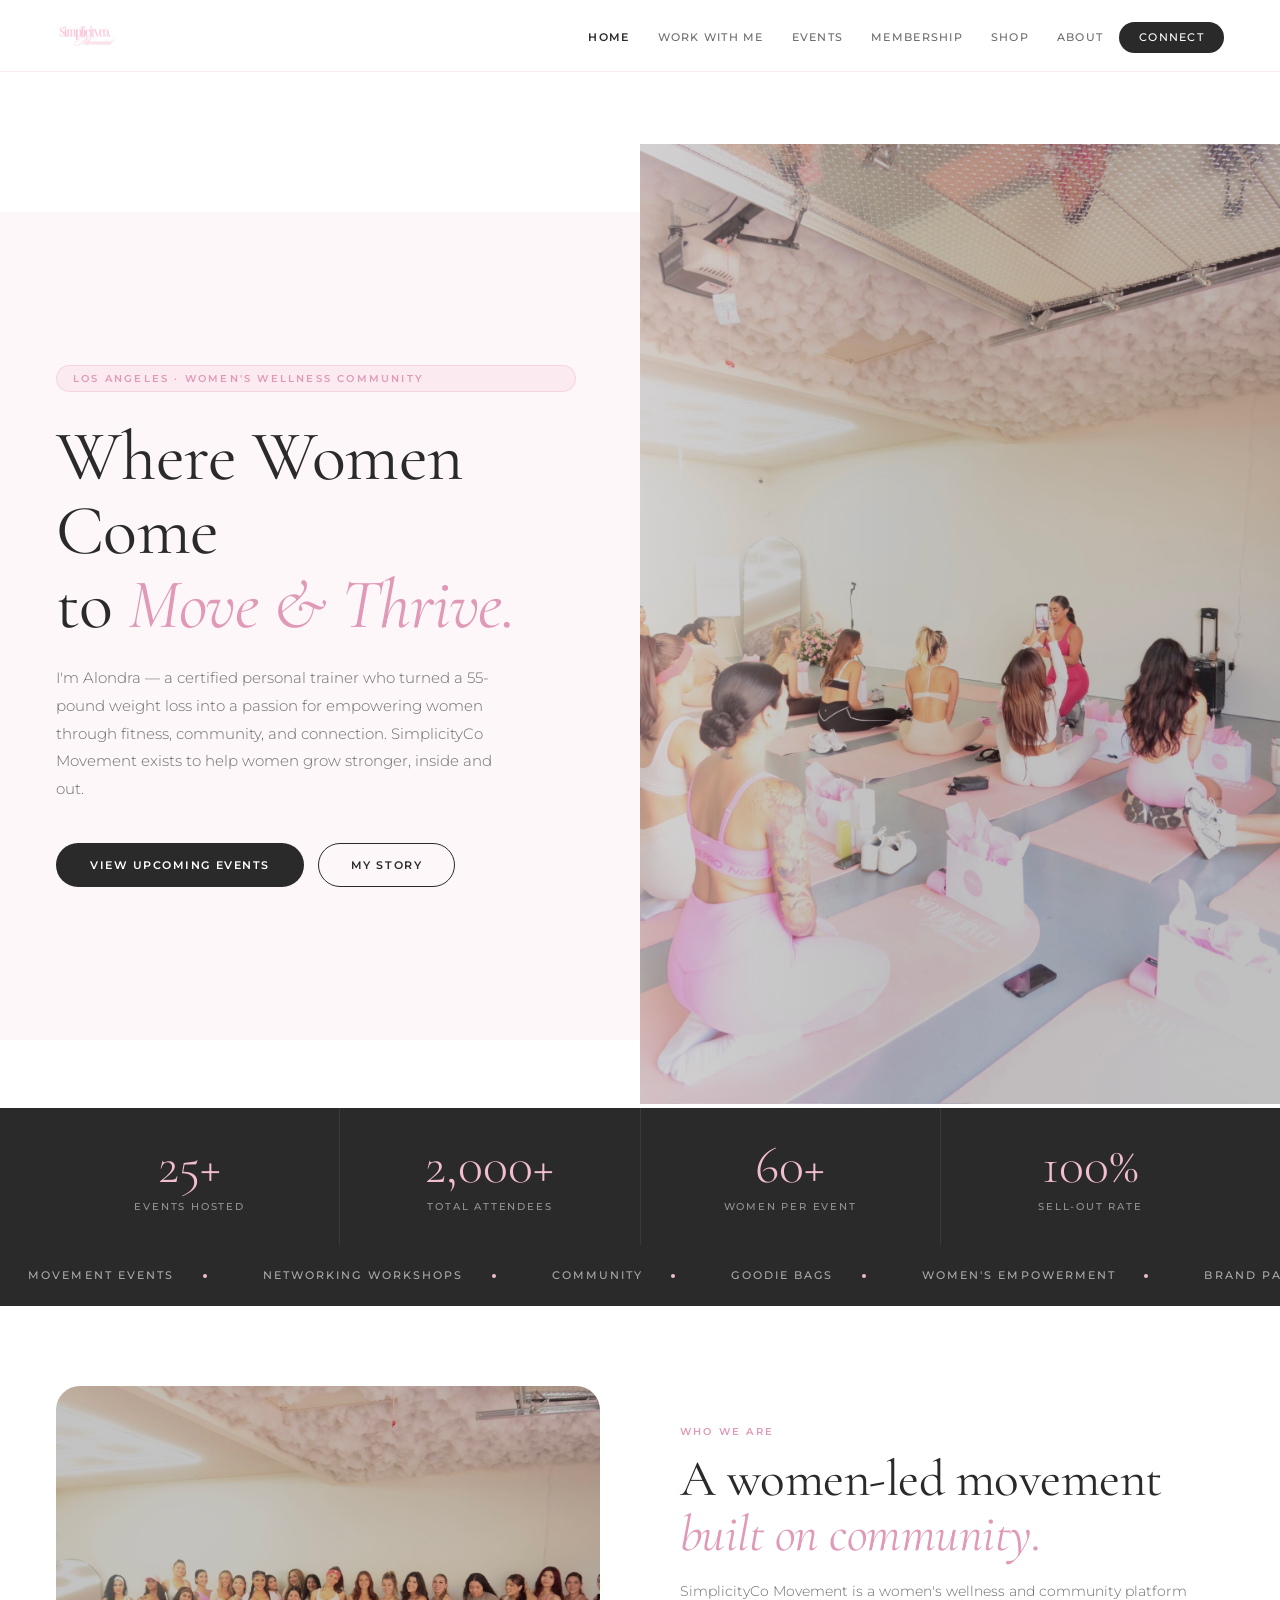
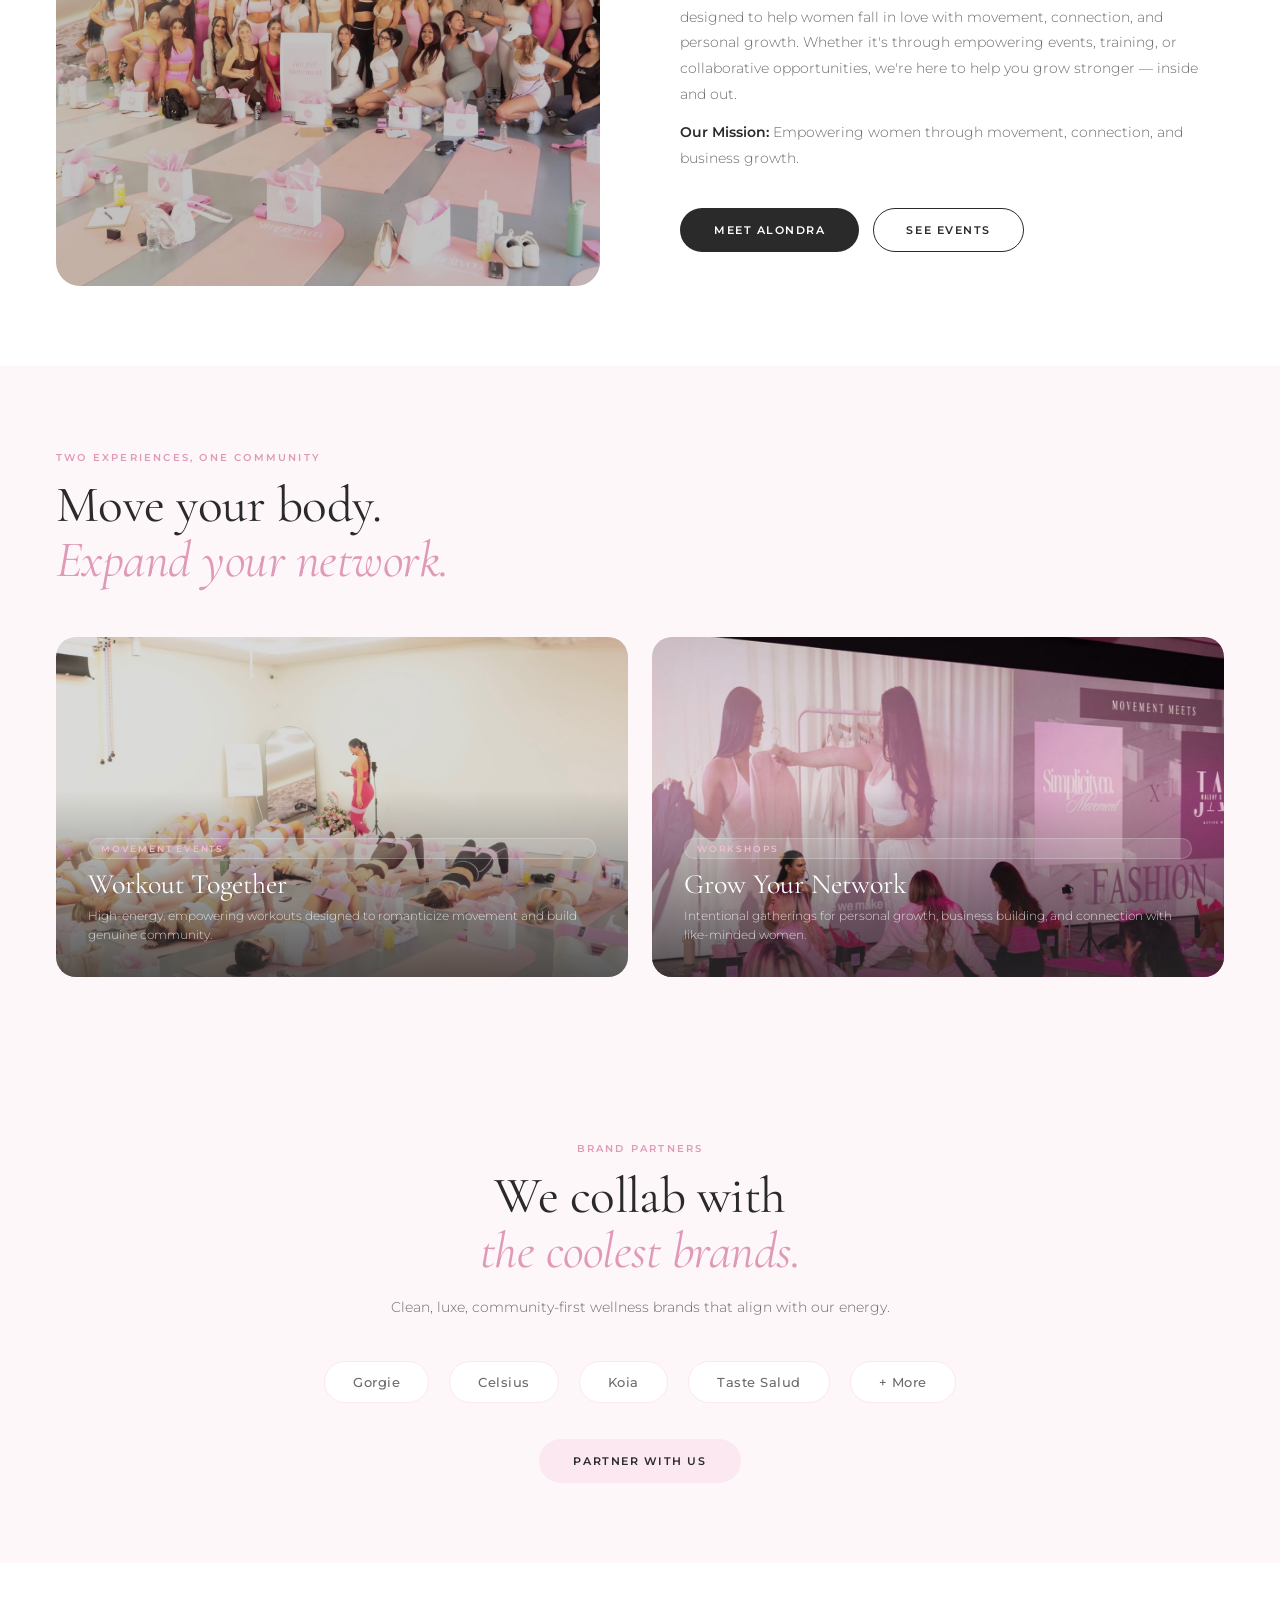
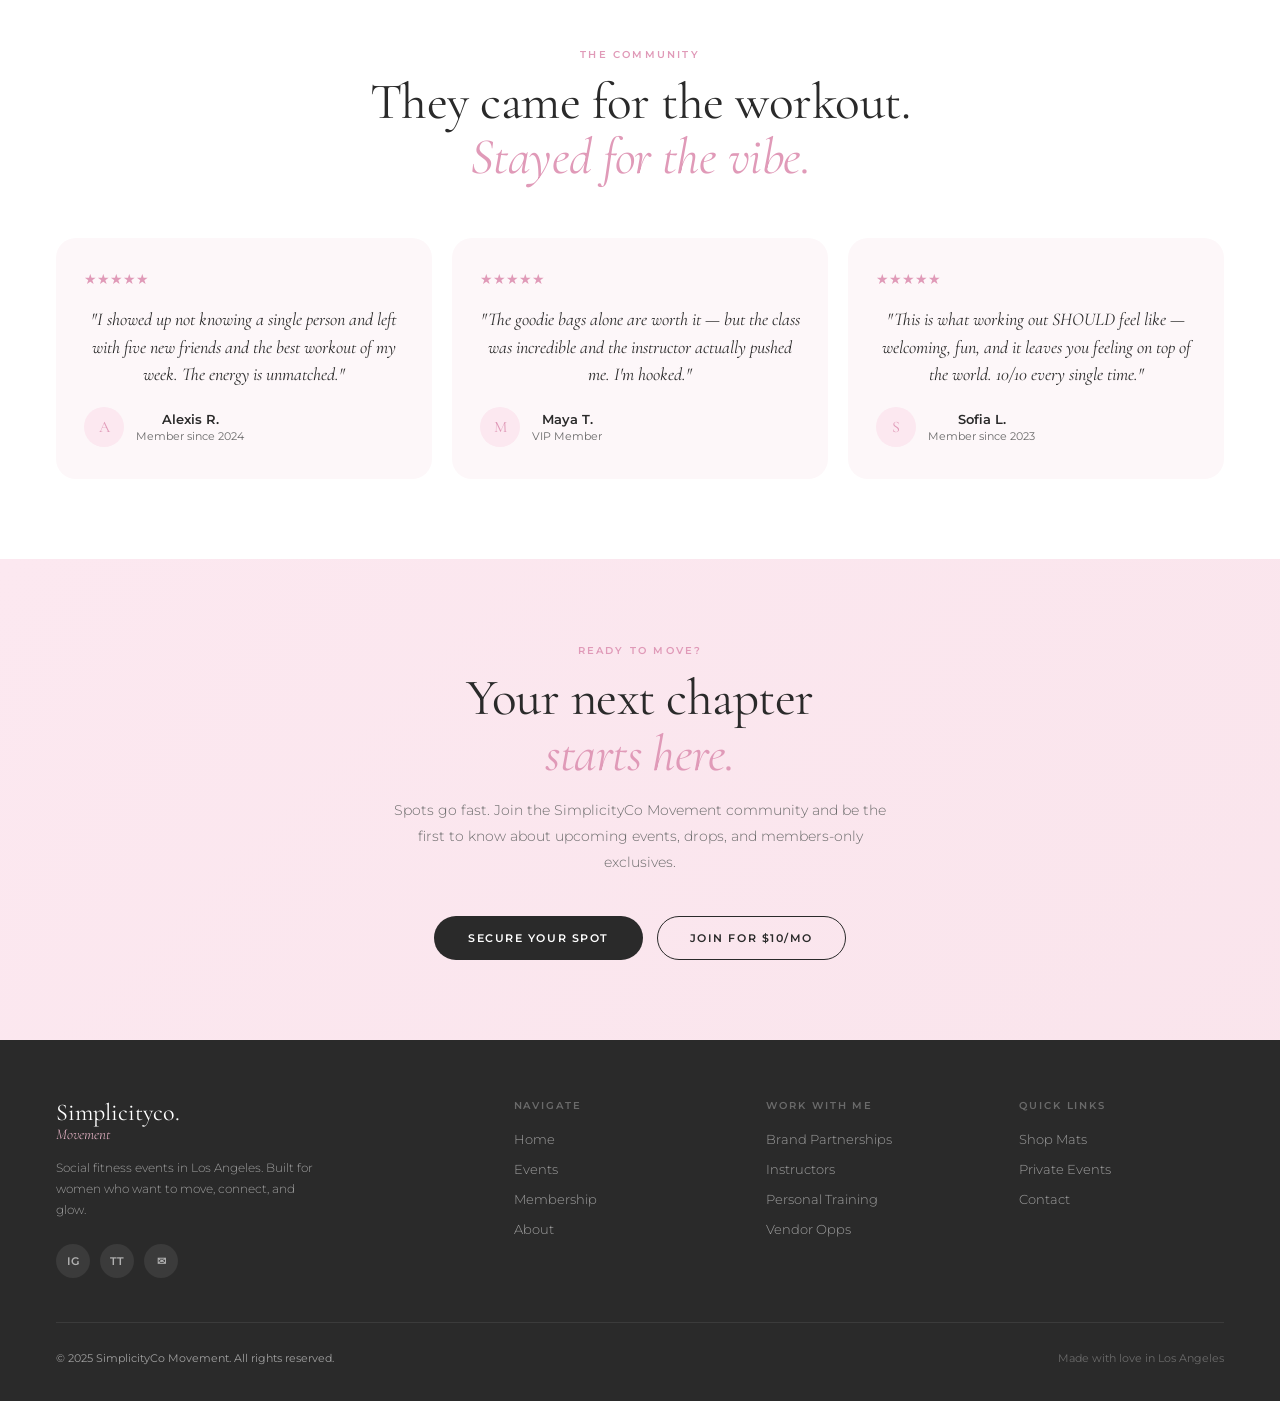
==== index.html @ 27e8535a "Initial commit — SimplicityCo Movement website" ====
<!DOCTYPE html>
<html lang="en">
<head>
  <meta charset="UTF-8" /><meta name="viewport" content="width=device-width, initial-scale=1.0" />
  <title>SimplicityCo Movement — Home</title>
  <link rel="preconnect" href="https://fonts.googleapis.com" />
  <link rel="preconnect" href="https://fonts.gstatic.com" crossorigin />
  <link href="https://fonts.googleapis.com/css2?family=Cormorant+Garamond:ital,wght@0,300;0,400;0,500;0,600;1,300;1,400;1,500&family=Montserrat:wght@300;400;500;600&display=swap" rel="stylesheet" />
  <link rel="stylesheet" href="styles.css" />
  <style>
    /* ── HOME HERO ── */
    .hero {
      min-height: 100vh; display: grid;
      grid-template-columns: 1fr 1fr;
      align-items: center; gap: 0;
      padding-top: 72px; overflow: hidden;
    }
    .hero-left {
      padding: 80px 64px 80px 56px;
      background: var(--cream);
      display: flex; flex-direction: column; justify-content: center;
      min-height: calc(100vh - 72px);
    }
    .hero-right {
      min-height: calc(100vh - 72px);
      position: relative; overflow: hidden;
    }
    .hero-right img { width: 100%; height: 100%; object-fit: cover; object-position: center top; }
    .hero-right-overlay {
      position: absolute; inset: 0;
      background: linear-gradient(to right, rgba(253,247,249,0.3) 0%, transparent 40%);
    }

    .hero-tag { display: inline-block; font-size: 10px; font-weight: 600; letter-spacing: 0.22em; text-transform: uppercase; color: var(--pink-deep); background: rgba(242,189,208,0.2); border: 1px solid rgba(242,189,208,0.5); padding: 6px 16px; border-radius: 100px; margin-bottom: 28px; }
    .hero-title { font-family: var(--serif); font-size: clamp(48px, 5.5vw, 72px); font-weight: 400; line-height: 1.05; letter-spacing: -0.01em; margin-bottom: 22px; }
    .hero-title em { font-style: italic; color: var(--pink-deep); }
    .hero-sub { font-size: 15px; font-weight: 300; line-height: 1.85; color: var(--mid); max-width: 440px; margin-bottom: 40px; }
    .hero-actions { display: flex; gap: 14px; flex-wrap: wrap; }

    /* stats bar */
    .stats-bar { background: var(--charcoal); }
    .stats-bar .stat-strip { max-width: 1200px; margin: 0 auto; }

    /* intro split */
    .intro-split { display: grid; grid-template-columns: 1fr 1fr; gap: 80px; align-items: center; }
    .intro-img { border-radius: 24px; overflow: hidden; height: 500px; position: relative; }
    .intro-img img { width: 100%; height: 100%; object-fit: cover; }

    /* event types grid */
    .event-types { display: grid; grid-template-columns: 1fr 1fr; gap: 24px; margin-top: 48px; }
    .event-type-card {
      border-radius: 20px; overflow: hidden; height: 340px;
      position: relative; cursor: pointer;
    }
    .event-type-card img { width: 100%; height: 100%; object-fit: cover; transition: transform 0.5s; }
    .event-type-card:hover img { transform: scale(1.04); }
    .event-type-overlay {
      position: absolute; inset: 0;
      background: linear-gradient(to top, rgba(42,42,42,0.75) 0%, transparent 55%);
      display: flex; flex-direction: column; justify-content: flex-end;
      padding: 32px;
    }
    .event-type-tag { font-size: 9px; font-weight: 600; letter-spacing: 0.2em; text-transform: uppercase; color: var(--pink); background: rgba(255,255,255,0.12); border: 1px solid rgba(255,255,255,0.2); padding: 4px 12px; border-radius: 100px; display: inline-block; margin-bottom: 10px; }
    .event-type-name { font-family: var(--serif); font-size: 28px; font-weight: 400; color: #fff; line-height: 1.1; margin-bottom: 6px; }
    .event-type-desc { font-size: 12px; font-weight: 300; color: rgba(255,255,255,0.75); line-height: 1.6; }

    /* partners */
    .partners-section { background: var(--cream); }
    .partners-logos { display: flex; gap: 20px; flex-wrap: wrap; margin-top: 40px; }
    .partner-pill { background: #fff; border: 1px solid var(--pink-light); border-radius: 100px; padding: 12px 28px; font-size: 13px; font-weight: 500; color: var(--mid); letter-spacing: 0.04em; }

    /* testimonials */
    .testi-grid { display: grid; grid-template-columns: repeat(3,1fr); gap: 20px; margin-top: 52px; }
    .testi-card { background: var(--cream); border-radius: 20px; padding: 32px 28px; display: flex; flex-direction: column; gap: 18px; }
    .testi-stars { color: var(--pink-deep); display: flex; gap: 3px; font-size: 14px; }
    .testi-quote { font-family: var(--serif); font-size: 18px; font-weight: 400; font-style: italic; line-height: 1.55; flex: 1; }
    .testi-author { display: flex; align-items: center; gap: 12px; }
    .testi-avatar { width: 40px; height: 40px; border-radius: 50%; background: var(--pink-light); display: flex; align-items: center; justify-content: center; font-family: var(--serif); font-size: 16px; color: var(--pink-deep); flex-shrink: 0; }
    .testi-name { font-size: 13px; font-weight: 600; }
    .testi-handle { font-size: 11px; color: var(--mid); margin-top: 2px; }

    /* cta banner */
    .cta-banner { background: linear-gradient(135deg, var(--pink-light), rgba(242,189,208,0.4)); text-align: center; }
    .cta-banner .section-sub { margin: 16px auto 40px; }
    .cta-actions { display: flex; gap: 14px; justify-content: center; flex-wrap: wrap; }

    @media (max-width: 900px) {
      .hero { grid-template-columns: 1fr; min-height: unset; }
      .hero-right { height: 60vw; min-height: unset; }
      .hero-left { min-height: unset; padding: 56px 20px; }
      .intro-split { grid-template-columns: 1fr; gap: 40px; }
      .event-types { grid-template-columns: 1fr; }
      .testi-grid { grid-template-columns: 1fr; }
    }
  </style>
</head>
<body class="page-body">

  <!-- NAV -->
  <nav id="nav">
    <a href="index.html" class="nav-logo">
      <img src="images/logo.jpg" alt="SimplicityCo Movement" />
    </a>
    <ul class="nav-links" id="navLinks">
      <li><a href="index.html" class="active">Home</a></li>
      <li><a href="work-with-me.html">Work With Me</a></li>
      <li><a href="events.html">Events</a></li>
      <li><a href="membership.html">Membership</a></li>
      <li><a href="shop.html">Shop</a></li>
      <li><a href="about.html">About</a></li>
      <li><a href="connect.html" class="nav-cta">Connect</a></li>
    </ul>
    <div class="nav-hamburger" id="hamburger" onclick="toggleNav()">
      <span></span><span></span><span></span>
    </div>
  </nav>

  <!-- HERO -->
  <div class="hero">
    <div class="hero-left">
      <div class="hero-tag">Los Angeles &middot; Women's Wellness Community</div>
      <h1 class="hero-title">
        Where Women Come<br />to <em>Move &amp; Thrive.</em>
      </h1>
      <p class="hero-sub">
        I'm Alondra — a certified personal trainer who turned a 55-pound weight loss into a passion for empowering women through fitness, community, and connection. SimplicityCo Movement exists to help women grow stronger, inside and out.
      </p>
      <div class="hero-actions">
        <a href="events.html" class="btn-primary">View Upcoming Events</a>
        <a href="about.html" class="btn-outline">My Story</a>
      </div>
    </div>
    <div class="hero-right">
      <img src="images/alondra-hero.jpg" alt="Alondra — Founder of SimplicityCo Movement" onerror="this.onerror=null;this.src='images/event-circle.jpg';" />
      <div class="hero-right-overlay"></div>
    </div>
  </div>

  <!-- STATS BAR -->
  <div class="stats-bar">
    <div class="stat-strip">
      <div class="stat-item">
        <div class="stat-num">25+</div>
        <div class="stat-label">Events Hosted</div>
      </div>
      <div class="stat-item">
        <div class="stat-num">2,000+</div>
        <div class="stat-label">Total Attendees</div>
      </div>
      <div class="stat-item">
        <div class="stat-num">60+</div>
        <div class="stat-label">Women Per Event</div>
      </div>
      <div class="stat-item">
        <div class="stat-num">100%</div>
        <div class="stat-label">Sell-Out Rate</div>
      </div>
    </div>
  </div>

  <!-- MARQUEE -->
  <div class="marquee-wrap">
    <div class="marquee-track">
      <div class="marquee-item">Movement Events <span class="marquee-dot"></span></div>
      <div class="marquee-item">Networking Workshops <span class="marquee-dot"></span></div>
      <div class="marquee-item">Community <span class="marquee-dot"></span></div>
      <div class="marquee-item">Goodie Bags <span class="marquee-dot"></span></div>
      <div class="marquee-item">Women's Empowerment <span class="marquee-dot"></span></div>
      <div class="marquee-item">Brand Partnerships <span class="marquee-dot"></span></div>
      <div class="marquee-item">Personal Training <span class="marquee-dot"></span></div>
      <div class="marquee-item">Los Angeles <span class="marquee-dot"></span></div>
      <div class="marquee-item">Movement Events <span class="marquee-dot"></span></div>
      <div class="marquee-item">Networking Workshops <span class="marquee-dot"></span></div>
      <div class="marquee-item">Community <span class="marquee-dot"></span></div>
      <div class="marquee-item">Goodie Bags <span class="marquee-dot"></span></div>
      <div class="marquee-item">Women's Empowerment <span class="marquee-dot"></span></div>
      <div class="marquee-item">Brand Partnerships <span class="marquee-dot"></span></div>
      <div class="marquee-item">Personal Training <span class="marquee-dot"></span></div>
      <div class="marquee-item">Los Angeles <span class="marquee-dot"></span></div>
    </div>
  </div>

  <!-- INTRO / ABOUT SNIPPET -->
  <section style="background:#fff;">
    <div class="container intro-split">
      <div class="intro-img">
        <img src="images/event-group-photo.jpg" alt="SimplicityCo Movement community" />
      </div>
      <div>
        <div class="section-tag">Who We Are</div>
        <h2 class="section-title">A women-led movement<br /><em>built on community.</em></h2>
        <p class="section-sub">
          SimplicityCo Movement is a women's wellness and community platform designed to help women fall in love with movement, connection, and personal growth. Whether it's through empowering events, training, or collaborative opportunities, we're here to help you grow stronger — inside and out.
        </p>
        <p class="section-sub" style="margin-top:12px;">
          <strong style="color:var(--charcoal);font-weight:600;">Our Mission:</strong> Empowering women through movement, connection, and business growth.
        </p>
        <div style="margin-top:36px;display:flex;gap:14px;flex-wrap:wrap;">
          <a href="about.html" class="btn-primary">Meet Alondra</a>
          <a href="events.html" class="btn-outline">See Events</a>
        </div>
      </div>
    </div>
  </section>

  <!-- EVENT TYPES -->
  <section style="background:var(--cream);">
    <div class="container">
      <div class="section-tag">Two Experiences, One Community</div>
      <h2 class="section-title">Move your body.<br /><em>Expand your network.</em></h2>
      <div class="event-types">
        <a href="events.html" class="event-type-card">
          <img src="images/event-bands-overhead.jpg" alt="Movement Events" />
          <div class="event-type-overlay">
            <span class="event-type-tag">Movement Events</span>
            <div class="event-type-name">Workout Together</div>
            <p class="event-type-desc">High-energy, empowering workouts designed to romanticize movement and build genuine community.</p>
          </div>
        </a>
        <a href="events.html" class="event-type-card">
          <img src="images/event-networking.jpg" alt="Networking Workshops" />
          <div class="event-type-overlay">
            <span class="event-type-tag">Workshops</span>
            <div class="event-type-name">Grow Your Network</div>
            <p class="event-type-desc">Intentional gatherings for personal growth, business building, and connection with like-minded women.</p>
          </div>
        </a>
      </div>
    </div>
  </section>

  <!-- BRAND PARTNERS -->
  <section class="partners-section">
    <div class="container" style="text-align:center;">
      <div class="section-tag">Brand Partners</div>
      <h2 class="section-title">We collab with<br /><em>the coolest brands.</em></h2>
      <p class="section-sub" style="margin:16px auto 0;">Clean, luxe, community-first wellness brands that align with our energy.</p>
      <div class="partners-logos" style="justify-content:center;margin-top:40px;">
        <div class="partner-pill">Gorgie</div>
        <div class="partner-pill">Celsius</div>
        <div class="partner-pill">Koia</div>
        <div class="partner-pill">Taste Salud</div>
        <div class="partner-pill">+ More</div>
      </div>
      <div style="margin-top:36px;">
        <a href="work-with-me.html" class="btn-pink">Partner With Us</a>
      </div>
    </div>
  </section>

  <!-- TESTIMONIALS -->
  <section style="background:#fff;">
    <div class="container" style="text-align:center;">
      <div class="section-tag">The Community</div>
      <h2 class="section-title">They came for the workout.<br /><em>Stayed for the vibe.</em></h2>
      <div class="testi-grid">
        <div class="testi-card">
          <div class="testi-stars">★★★★★</div>
          <p class="testi-quote">"I showed up not knowing a single person and left with five new friends and the best workout of my week. The energy is unmatched."</p>
          <div class="testi-author"><div class="testi-avatar">A</div><div><div class="testi-name">Alexis R.</div><div class="testi-handle">Member since 2024</div></div></div>
        </div>
        <div class="testi-card">
          <div class="testi-stars">★★★★★</div>
          <p class="testi-quote">"The goodie bags alone are worth it — but the class was incredible and the instructor actually pushed me. I'm hooked."</p>
          <div class="testi-author"><div class="testi-avatar">M</div><div><div class="testi-name">Maya T.</div><div class="testi-handle">VIP Member</div></div></div>
        </div>
        <div class="testi-card">
          <div class="testi-stars">★★★★★</div>
          <p class="testi-quote">"This is what working out SHOULD feel like — welcoming, fun, and it leaves you feeling on top of the world. 10/10 every single time."</p>
          <div class="testi-author"><div class="testi-avatar">S</div><div><div class="testi-name">Sofia L.</div><div class="testi-handle">Member since 2023</div></div></div>
        </div>
      </div>
    </div>
  </section>

  <!-- CTA BANNER -->
  <section class="cta-banner">
    <div class="container">
      <div class="section-tag">Ready to Move?</div>
      <h2 class="section-title" style="max-width:560px;margin:0 auto;">Your next chapter<br /><em>starts here.</em></h2>
      <p class="section-sub" style="margin:16px auto 40px;text-align:center;">Spots go fast. Join the SimplicityCo Movement community and be the first to know about upcoming events, drops, and members-only exclusives.</p>
      <div class="cta-actions">
        <a href="events.html" class="btn-primary">Secure Your Spot</a>
        <a href="membership.html" class="btn-outline">Join for $10/mo</a>
      </div>
    </div>
  </section>

  <!-- FOOTER -->
  <footer>
    <div class="footer-inner">
      <div>
        <div class="footer-logo">Simplicityco.<em>Movement</em></div>
        <p class="footer-tagline">Social fitness events in Los Angeles. Built for women who want to move, connect, and glow.</p>
        <div class="footer-social">
          <a href="#" class="social-btn">IG</a>
          <a href="#" class="social-btn">TT</a>
          <a href="connect.html" class="social-btn">✉</a>
        </div>
      </div>
      <div class="footer-col">
        <h4>Navigate</h4>
        <ul class="footer-links">
          <li><a href="index.html">Home</a></li>
          <li><a href="events.html">Events</a></li>
          <li><a href="membership.html">Membership</a></li>
          <li><a href="about.html">About</a></li>
        </ul>
      </div>
      <div class="footer-col">
        <h4>Work With Me</h4>
        <ul class="footer-links">
          <li><a href="work-with-me.html#brands">Brand Partnerships</a></li>
          <li><a href="work-with-me.html#instructors">Instructors</a></li>
          <li><a href="work-with-me.html#training">Personal Training</a></li>
          <li><a href="events.html#vendors">Vendor Opps</a></li>
        </ul>
      </div>
      <div class="footer-col">
        <h4>Quick Links</h4>
        <ul class="footer-links">
          <li><a href="shop.html">Shop Mats</a></li>
          <li><a href="events.html#private">Private Events</a></li>
          <li><a href="connect.html">Contact</a></li>
        </ul>
      </div>
    </div>
    <div class="footer-bottom">
      <span>&copy; 2025 SimplicityCo Movement. All rights reserved.</span>
      <span style="color:rgba(255,255,255,0.3);">Made with love in Los Angeles</span>
    </div>
  </footer>

  <script>
    const nav = document.getElementById('nav');
    window.addEventListener('scroll', () => nav.classList.toggle('scrolled', window.scrollY > 20));
    function toggleNav() {
      document.getElementById('navLinks').classList.toggle('open');
    }
  </script>
</body>
</html>
---- styles.css ----
*, *::before, *::after { box-sizing: border-box; margin: 0; padding: 0; }

:root {
  --pink:       #f2bdd0;
  --pink-deep:  #e09ab8;
  --pink-light: #fce8f0;
  --cream:      #fdf7f9;
  --charcoal:   #2a2a2a;
  --mid:        #6b6b6b;
  --serif:      'Cormorant Garamond', Georgia, serif;
  --sans:       'Montserrat', sans-serif;
}

html { scroll-behavior: smooth; }
body { font-family: var(--sans); color: var(--charcoal); background: #fff; overflow-x: hidden; }

/* ── NAV ─────────────────────────────────────────────── */
nav {
  position: fixed; top: 0; left: 0; right: 0; z-index: 100;
  display: flex; align-items: center; justify-content: space-between;
  padding: 0 56px; height: 72px;
  background: rgba(255,255,255,0.95);
  backdrop-filter: blur(12px);
  border-bottom: 1px solid rgba(242,189,208,0.3);
  transition: box-shadow 0.3s;
}
nav.scrolled { box-shadow: 0 2px 24px rgba(0,0,0,0.06); }

.nav-logo { display: flex; align-items: center; gap: 10px; text-decoration: none; }
.nav-logo img { height: 44px; width: auto; }
.nav-logo-text { font-family: var(--serif); font-size: 20px; font-weight: 500; color: var(--charcoal); line-height: 1.1; }
.nav-logo-text span { display: block; font-style: italic; font-size: 12px; font-weight: 300; color: var(--pink-deep); letter-spacing: 0.12em; text-transform: uppercase; }

.nav-links { display: flex; gap: 4px; list-style: none; }
.nav-links a {
  text-decoration: none; font-size: 10.5px; font-weight: 500;
  letter-spacing: 0.12em; text-transform: uppercase;
  color: var(--mid); padding: 6px 12px; border-radius: 6px;
  transition: color 0.2s, background 0.2s;
}
.nav-links a:hover { color: var(--charcoal); background: var(--pink-light); }
.nav-links a.active { color: var(--charcoal); font-weight: 600; }
.nav-cta {
  background: var(--charcoal) !important; color: #fff !important;
  padding: 9px 20px !important; border-radius: 100px !important;
}
.nav-cta:hover { background: var(--pink-deep) !important; }

.nav-hamburger { display: none; flex-direction: column; gap: 5px; cursor: pointer; padding: 8px; }
.nav-hamburger span { display: block; width: 22px; height: 1.5px; background: var(--charcoal); transition: all 0.3s; }

/* ── SHARED SECTION STYLES ───────────────────────────── */
.page-body { padding-top: 72px; }
section { padding: 80px 56px; }
.container { max-width: 1200px; margin: 0 auto; }

.section-tag {
  display: inline-block; font-size: 10px; font-weight: 600;
  letter-spacing: 0.22em; text-transform: uppercase;
  color: var(--pink-deep); margin-bottom: 14px;
}
.section-title {
  font-family: var(--serif); font-size: clamp(34px, 4vw, 52px);
  font-weight: 400; line-height: 1.08; letter-spacing: -0.01em;
}
.section-title em { font-style: italic; color: var(--pink-deep); }
.section-sub {
  font-size: 14px; font-weight: 300; line-height: 1.85;
  color: var(--mid); max-width: 520px; margin-top: 16px;
}

/* ── PAGE HERO ───────────────────────────────────────── */
.page-hero {
  background: var(--cream);
  padding: 80px 56px 64px;
  position: relative; overflow: hidden;
}
.page-hero::before {
  content: '';
  position: absolute; top: -100px; right: -100px;
  width: 500px; height: 500px; border-radius: 50%;
  background: radial-gradient(circle, rgba(242,189,208,0.25), transparent 70%);
}
.page-hero-inner { max-width: 1200px; margin: 0 auto; position: relative; z-index: 1; }
.page-hero-tag { display: inline-block; font-size: 10px; font-weight: 600; letter-spacing: 0.22em; text-transform: uppercase; color: var(--pink-deep); background: rgba(242,189,208,0.2); border: 1px solid rgba(242,189,208,0.4); padding: 5px 14px; border-radius: 100px; margin-bottom: 20px; }
.page-hero h1 { font-family: var(--serif); font-size: clamp(40px, 5vw, 64px); font-weight: 400; line-height: 1.05; }
.page-hero h1 em { font-style: italic; color: var(--pink-deep); }
.page-hero-sub { font-size: 15px; font-weight: 300; line-height: 1.8; color: var(--mid); max-width: 560px; margin-top: 18px; }

/* ── BUTTONS ─────────────────────────────────────────── */
.btn-primary {
  display: inline-block; background: var(--charcoal); color: #fff;
  text-decoration: none; font-size: 11px; font-weight: 600;
  letter-spacing: 0.14em; text-transform: uppercase;
  padding: 15px 34px; border-radius: 100px;
  transition: background 0.25s, transform 0.2s;
  border: none; cursor: pointer; font-family: var(--sans);
}
.btn-primary:hover { background: var(--pink-deep); transform: translateY(-1px); }

.btn-pink {
  display: inline-block; background: var(--pink-light); color: var(--charcoal);
  text-decoration: none; font-size: 11px; font-weight: 600;
  letter-spacing: 0.14em; text-transform: uppercase;
  padding: 15px 34px; border-radius: 100px;
  transition: all 0.25s; border: none; cursor: pointer; font-family: var(--sans);
}
.btn-pink:hover { background: var(--pink-deep); color: #fff; }

.btn-outline {
  display: inline-block; border: 1.5px solid var(--charcoal);
  color: var(--charcoal); text-decoration: none;
  font-size: 11px; font-weight: 600; letter-spacing: 0.14em;
  text-transform: uppercase; padding: 14px 32px; border-radius: 100px;
  transition: all 0.25s; cursor: pointer; font-family: var(--sans);
  background: transparent;
}
.btn-outline:hover { background: var(--charcoal); color: #fff; }

/* ── FORMS ───────────────────────────────────────────── */
.form-group { display: flex; flex-direction: column; gap: 6px; }
.form-group label { font-size: 10.5px; font-weight: 600; letter-spacing: 0.12em; text-transform: uppercase; color: var(--mid); }
.form-group input,
.form-group select,
.form-group textarea {
  font-family: var(--sans); font-size: 14px; font-weight: 300;
  padding: 14px 18px; border: 1.5px solid rgba(242,189,208,0.5);
  border-radius: 12px; background: #fff; color: var(--charcoal);
  transition: border-color 0.2s, box-shadow 0.2s; outline: none;
  width: 100%;
}
.form-group input:focus,
.form-group select:focus,
.form-group textarea:focus {
  border-color: var(--pink-deep);
  box-shadow: 0 0 0 3px rgba(224,154,184,0.15);
}
.form-group textarea { resize: vertical; min-height: 120px; }
.form-grid { display: grid; grid-template-columns: 1fr 1fr; gap: 20px; }
.form-full { grid-column: 1 / -1; }
.form-wrap { background: #fff; border-radius: 24px; padding: 48px; box-shadow: 0 4px 40px rgba(0,0,0,0.07); display: flex; flex-direction: column; gap: 20px; }
.form-title { font-family: var(--serif); font-size: 28px; font-weight: 400; margin-bottom: 4px; }
.form-desc { font-size: 13px; font-weight: 300; color: var(--mid); line-height: 1.7; margin-bottom: 8px; }

/* ── PHOTO PLACEHOLDER ───────────────────────────────── */
.photo-placeholder {
  background: linear-gradient(135deg, var(--pink-light), rgba(242,189,208,0.3));
  border-radius: 20px; display: flex; flex-direction: column;
  align-items: center; justify-content: center; gap: 10px;
  color: var(--pink-deep); text-align: center; padding: 40px;
}
.photo-placeholder svg { opacity: 0.5; }
.photo-placeholder p { font-size: 11px; letter-spacing: 0.12em; text-transform: uppercase; opacity: 0.6; }

/* ── MARQUEE ─────────────────────────────────────────── */
.marquee-wrap { padding: 24px 0; background: var(--charcoal); overflow: hidden; }
.marquee-track { display: flex; animation: marquee 28s linear infinite; }
.marquee-item { flex-shrink: 0; display: flex; align-items: center; gap: 28px; padding: 0 28px; font-size: 10.5px; font-weight: 500; letter-spacing: 0.2em; text-transform: uppercase; color: rgba(255,255,255,0.6); }
.marquee-dot { width: 4px; height: 4px; border-radius: 50%; background: var(--pink); flex-shrink: 0; }
@keyframes marquee { 0% { transform: translateX(0); } 100% { transform: translateX(-50%); } }

/* ── FEATURE CARDS ───────────────────────────────────── */
.feature-card { background: var(--cream); border-radius: 20px; padding: 36px 32px; }
.feature-icon { width: 48px; height: 48px; border-radius: 14px; background: var(--pink-light); display: flex; align-items: center; justify-content: center; color: var(--pink-deep); margin-bottom: 20px; }
.feature-title { font-family: var(--serif); font-size: 22px; font-weight: 500; margin-bottom: 10px; }
.feature-desc { font-size: 13px; font-weight: 300; line-height: 1.75; color: var(--mid); }

/* ── STAT STRIP ──────────────────────────────────────── */
.stat-strip { display: flex; gap: 0; }
.stat-item { flex: 1; text-align: center; padding: 32px 20px; border-right: 1px solid rgba(255,255,255,0.08); }
.stat-item:last-child { border-right: none; }
.stat-num { font-family: var(--serif); font-size: 52px; font-weight: 300; color: var(--pink); line-height: 1; }
.stat-label { font-size: 10px; font-weight: 500; letter-spacing: 0.18em; text-transform: uppercase; color: rgba(255,255,255,0.5); margin-top: 8px; }

/* ── DARK SECTION ────────────────────────────────────── */
.dark-section { background: var(--charcoal); color: #fff; }
.dark-section .section-tag { color: var(--pink); }
.dark-section .section-title { color: #fff; }
.dark-section .section-sub { color: rgba(255,255,255,0.55); }

/* ── IMAGE GRID ──────────────────────────────────────── */
.img-cover { width: 100%; height: 100%; object-fit: cover; display: block; }

/* ── DIVIDER ─────────────────────────────────────────── */
.divider { height: 1px; background: var(--pink-light); margin: 0; }

/* ── FOOTER ──────────────────────────────────────────── */
footer { background: var(--charcoal); color: rgba(255,255,255,0.55); padding: 60px 56px 36px; }
.footer-inner { max-width: 1200px; margin: 0 auto; display: grid; grid-template-columns: 2fr 1fr 1fr 1fr; gap: 48px; padding-bottom: 44px; border-bottom: 1px solid rgba(255,255,255,0.08); }
.footer-logo { font-family: var(--serif); font-size: 24px; font-weight: 400; color: #fff; line-height: 1.1; margin-bottom: 4px; }
.footer-logo em { display: block; font-style: italic; font-size: 15px; font-weight: 300; color: var(--pink); }
.footer-tagline { font-size: 12px; font-weight: 300; line-height: 1.75; max-width: 260px; margin-top: 14px; }
.footer-social { display: flex; gap: 10px; margin-top: 24px; }
.social-btn { width: 34px; height: 34px; border-radius: 50%; background: rgba(255,255,255,0.08); display: flex; align-items: center; justify-content: center; color: rgba(255,255,255,0.6); text-decoration: none; font-size: 11px; font-weight: 600; transition: all 0.2s; }
.social-btn:hover { background: var(--pink-deep); color: #fff; }
.footer-col h4 { font-size: 9.5px; font-weight: 600; letter-spacing: 0.2em; text-transform: uppercase; color: rgba(255,255,255,0.3); margin-bottom: 18px; }
.footer-links { list-style: none; display: flex; flex-direction: column; gap: 11px; }
.footer-links a { text-decoration: none; font-size: 13px; font-weight: 300; color: rgba(255,255,255,0.55); transition: color 0.2s; }
.footer-links a:hover { color: var(--pink); }
.footer-bottom { max-width: 1200px; margin: 28px auto 0; display: flex; align-items: center; justify-content: space-between; font-size: 11px; }

/* ── RESPONSIVE ──────────────────────────────────────── */
@media (max-width: 1024px) {
  nav { padding: 0 32px; }
  section { padding: 64px 32px; }
  .page-hero { padding: 64px 32px 52px; }
  .footer-inner { grid-template-columns: 1fr 1fr; }
}
@media (max-width: 768px) {
  nav { padding: 0 20px; }
  .nav-links { display: none; position: fixed; top: 72px; left: 0; right: 0; background: #fff; flex-direction: column; padding: 20px; gap: 4px; box-shadow: 0 8px 32px rgba(0,0,0,0.1); z-index: 99; }
  .nav-links.open { display: flex; }
  .nav-links a { padding: 12px 16px; font-size: 12px; }
  .nav-hamburger { display: flex; }
  section { padding: 56px 20px; }
  .page-hero { padding: 48px 20px 44px; }
  .form-grid { grid-template-columns: 1fr; }
  .form-wrap { padding: 28px 20px; }
  .footer-inner { grid-template-columns: 1fr; gap: 32px; }
  .footer-bottom { flex-direction: column; gap: 10px; text-align: center; }
  footer { padding: 48px 20px 28px; }
  .stat-strip { flex-wrap: wrap; }
  .stat-item { flex: 1 1 45%; border-right: none; border-bottom: 1px solid rgba(255,255,255,0.08); }
}
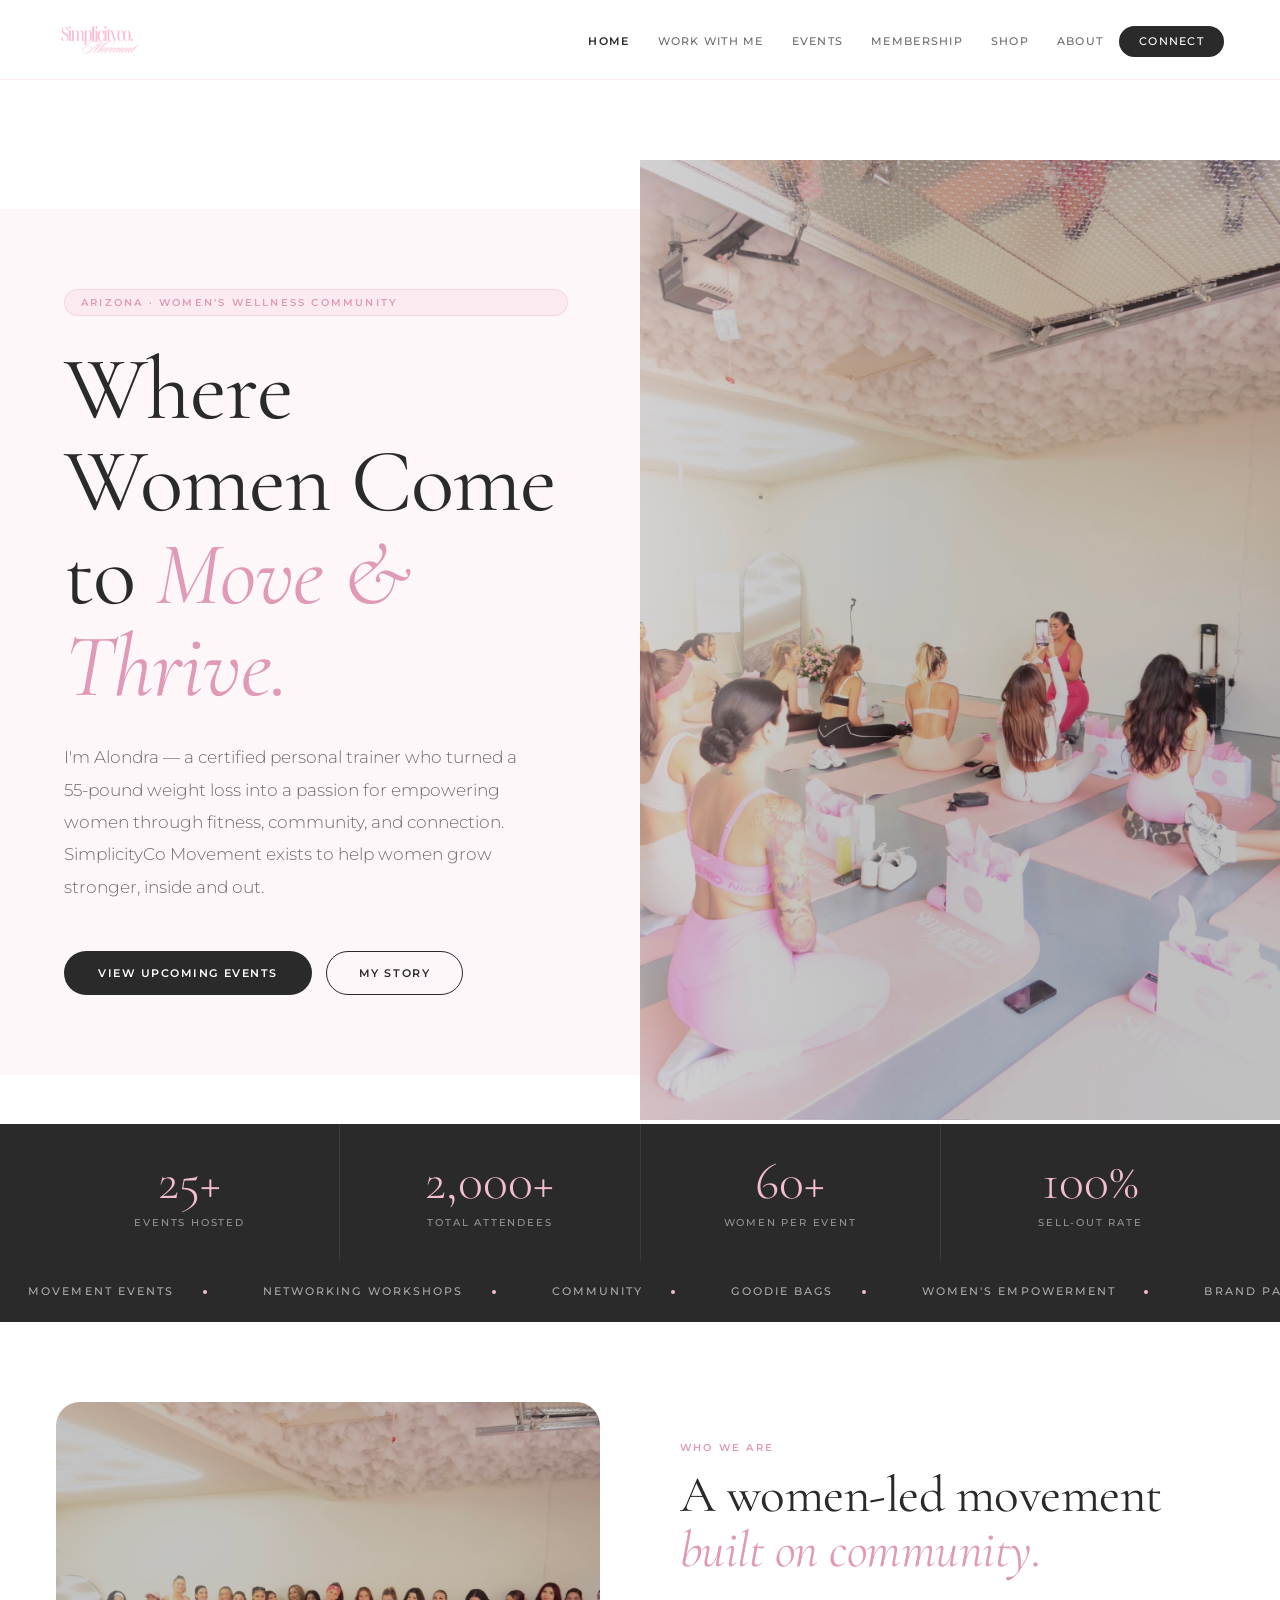
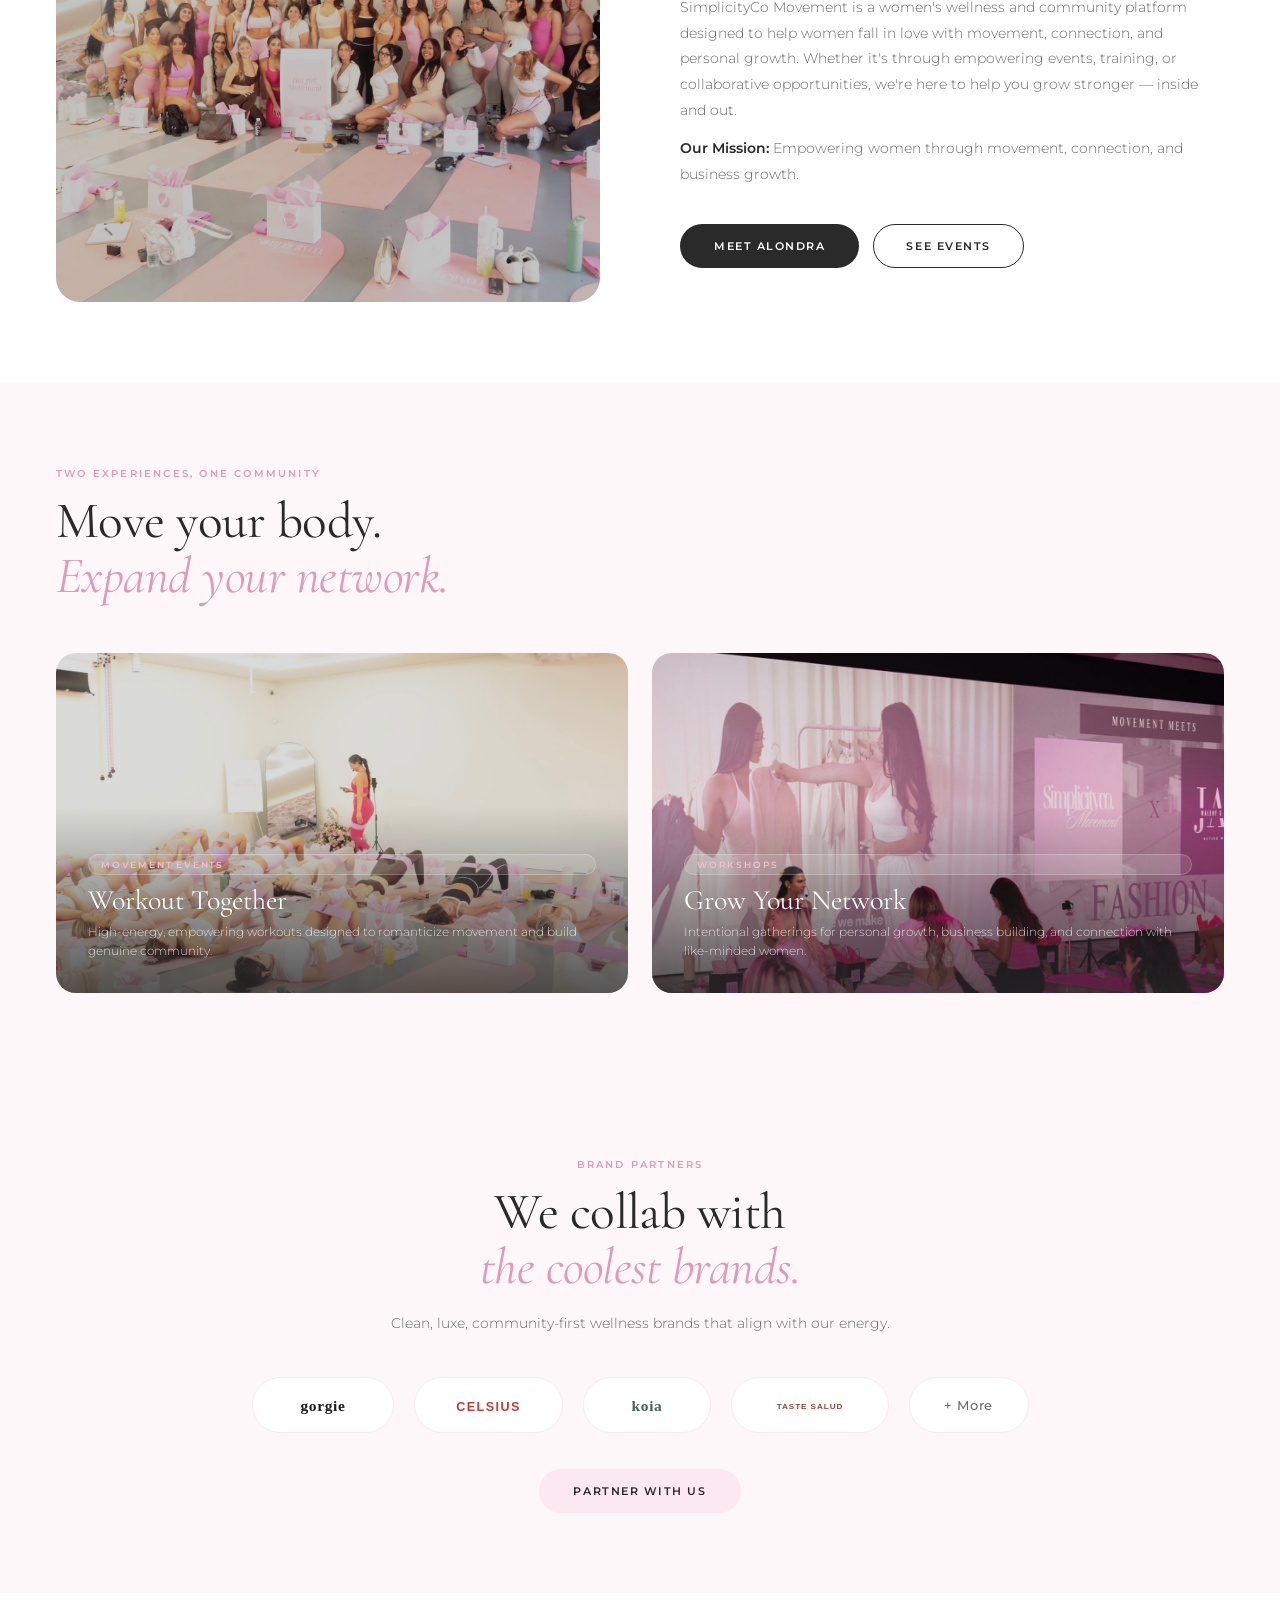
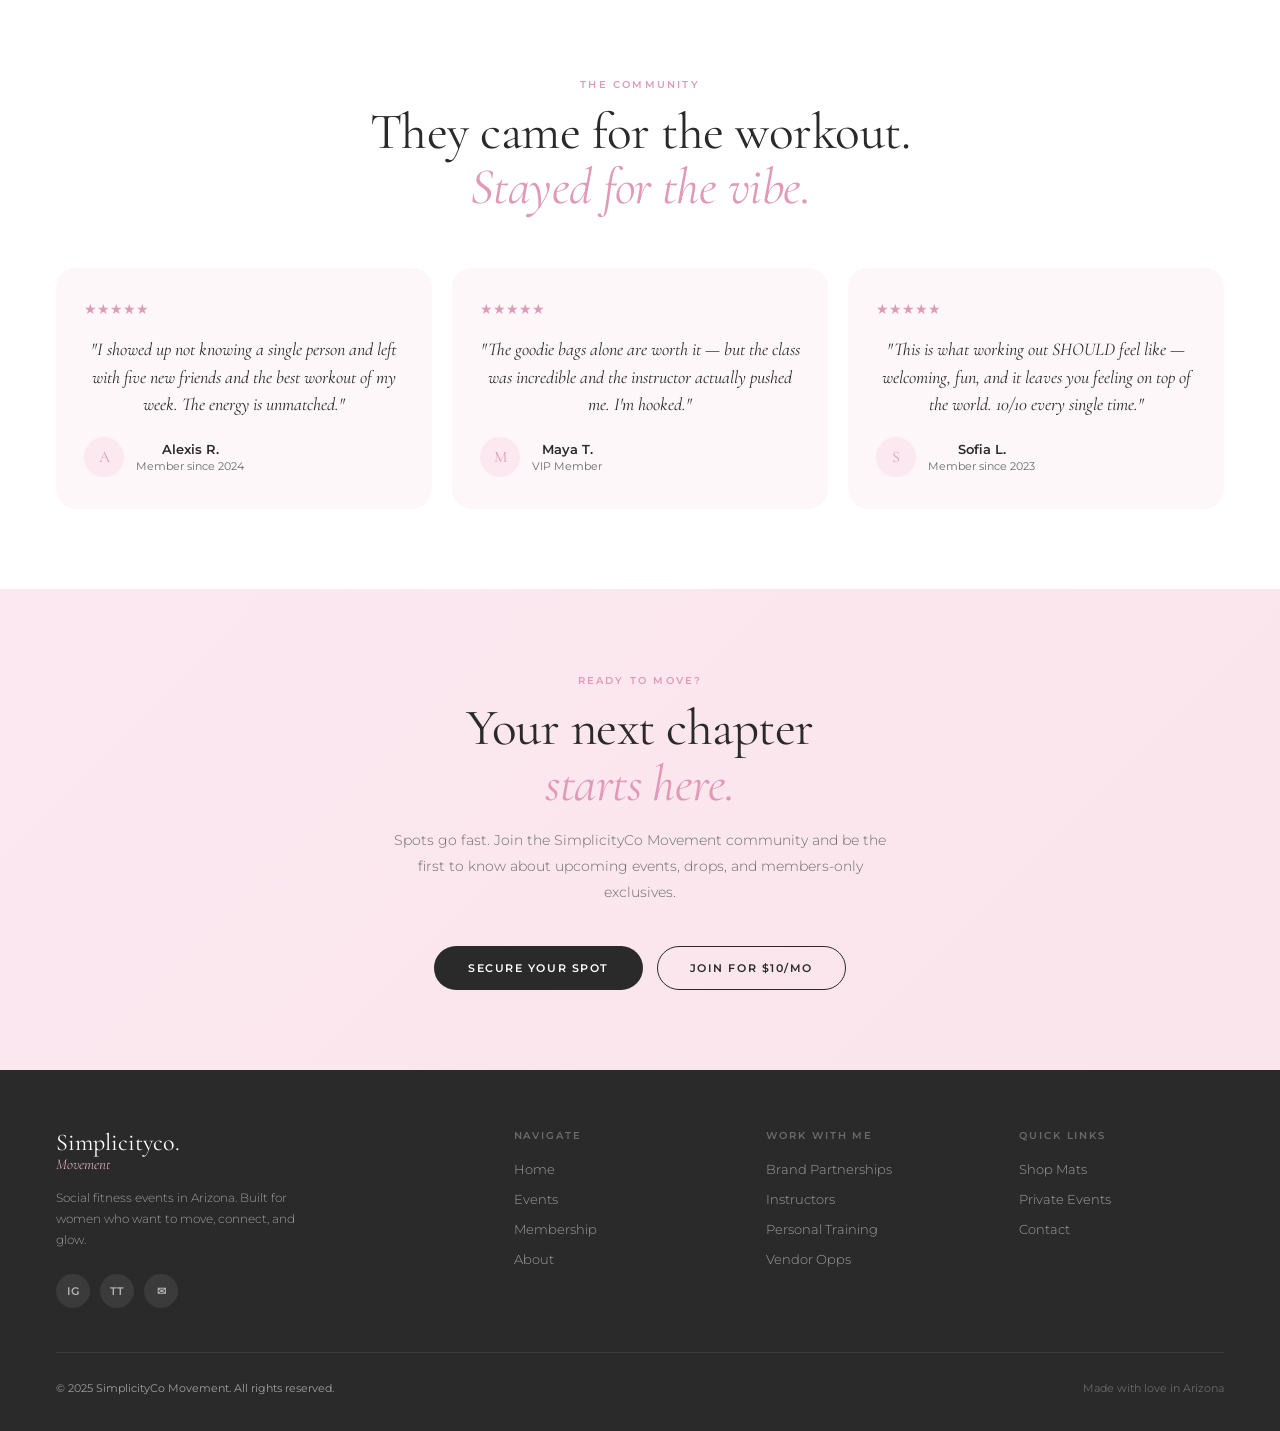
==== commit 748a33d6: "Update site: Arizona location, larger logo/hero, brand logo pills - Replace all Los Angeles referenc" ====
--- a/index.html
+++ b/index.html
@@ -13,16 +13,16 @@
       min-height: 100vh; display: grid;
       grid-template-columns: 1fr 1fr;
       align-items: center; gap: 0;
-      padding-top: 72px; overflow: hidden;
+      padding-top: 80px; overflow: hidden;
     }
     .hero-left {
-      padding: 80px 64px 80px 56px;
+      padding: 80px 72px 80px 64px;
       background: var(--cream);
       display: flex; flex-direction: column; justify-content: center;
-      min-height: calc(100vh - 72px);
+      min-height: calc(100vh - 80px);
     }
     .hero-right {
-      min-height: calc(100vh - 72px);
+      min-height: calc(100vh - 80px);
       position: relative; overflow: hidden;
     }
     .hero-right img { width: 100%; height: 100%; object-fit: cover; object-position: center top; }
@@ -32,9 +32,9 @@
     }
 
     .hero-tag { display: inline-block; font-size: 10px; font-weight: 600; letter-spacing: 0.22em; text-transform: uppercase; color: var(--pink-deep); background: rgba(242,189,208,0.2); border: 1px solid rgba(242,189,208,0.5); padding: 6px 16px; border-radius: 100px; margin-bottom: 28px; }
-    .hero-title { font-family: var(--serif); font-size: clamp(48px, 5.5vw, 72px); font-weight: 400; line-height: 1.05; letter-spacing: -0.01em; margin-bottom: 22px; }
+    .hero-title { font-family: var(--serif); font-size: clamp(58px, 7vw, 92px); font-weight: 400; line-height: 1.03; letter-spacing: -0.01em; margin-bottom: 28px; }
     .hero-title em { font-style: italic; color: var(--pink-deep); }
-    .hero-sub { font-size: 15px; font-weight: 300; line-height: 1.85; color: var(--mid); max-width: 440px; margin-bottom: 40px; }
+    .hero-sub { font-size: 17px; font-weight: 300; line-height: 1.9; color: var(--mid); max-width: 480px; margin-bottom: 48px; }
     .hero-actions { display: flex; gap: 14px; flex-wrap: wrap; }
 
     /* stats bar */
@@ -67,7 +67,8 @@
     /* partners */
     .partners-section { background: var(--cream); }
     .partners-logos { display: flex; gap: 20px; flex-wrap: wrap; margin-top: 40px; }
-    .partner-pill { background: #fff; border: 1px solid var(--pink-light); border-radius: 100px; padding: 12px 28px; font-size: 13px; font-weight: 500; color: var(--mid); letter-spacing: 0.04em; }
+    .partner-pill { background: #fff; border: 1px solid var(--pink-light); border-radius: 100px; padding: 12px 28px; font-size: 13px; font-weight: 500; color: var(--mid); letter-spacing: 0.04em; display: flex; align-items: center; justify-content: center; min-width: 120px; height: 56px; }
+    .partner-pill img { max-height: 28px; max-width: 100px; width: auto; object-fit: contain; filter: grayscale(30%); }
 
     /* testimonials */
     .testi-grid { display: grid; grid-template-columns: repeat(3,1fr); gap: 20px; margin-top: 52px; }
@@ -118,7 +119,7 @@
   <!-- HERO -->
   <div class="hero">
     <div class="hero-left">
-      <div class="hero-tag">Los Angeles &middot; Women's Wellness Community</div>
+      <div class="hero-tag">Arizona &middot; Women's Wellness Community</div>
       <h1 class="hero-title">
         Where Women Come<br />to <em>Move &amp; Thrive.</em>
       </h1>
@@ -168,7 +169,7 @@
       <div class="marquee-item">Women's Empowerment <span class="marquee-dot"></span></div>
       <div class="marquee-item">Brand Partnerships <span class="marquee-dot"></span></div>
       <div class="marquee-item">Personal Training <span class="marquee-dot"></span></div>
-      <div class="marquee-item">Los Angeles <span class="marquee-dot"></span></div>
+      <div class="marquee-item">Arizona <span class="marquee-dot"></span></div>
       <div class="marquee-item">Movement Events <span class="marquee-dot"></span></div>
       <div class="marquee-item">Networking Workshops <span class="marquee-dot"></span></div>
       <div class="marquee-item">Community <span class="marquee-dot"></span></div>
@@ -176,7 +177,7 @@
       <div class="marquee-item">Women's Empowerment <span class="marquee-dot"></span></div>
       <div class="marquee-item">Brand Partnerships <span class="marquee-dot"></span></div>
       <div class="marquee-item">Personal Training <span class="marquee-dot"></span></div>
-      <div class="marquee-item">Los Angeles <span class="marquee-dot"></span></div>
+      <div class="marquee-item">Arizona <span class="marquee-dot"></span></div>
     </div>
   </div>
 
@@ -235,11 +236,11 @@
       <div class="section-tag">Brand Partners</div>
       <h2 class="section-title">We collab with<br /><em>the coolest brands.</em></h2>
       <p class="section-sub" style="margin:16px auto 0;">Clean, luxe, community-first wellness brands that align with our energy.</p>
-      <div class="partners-logos" style="justify-content:center;margin-top:40px;">
-        <div class="partner-pill">Gorgie</div>
-        <div class="partner-pill">Celsius</div>
-        <div class="partner-pill">Koia</div>
-        <div class="partner-pill">Taste Salud</div>
+      <div class="partners-logos" style="justify-content:center;margin-top:40px;align-items:center;">
+        <div class="partner-pill"><img src="images/logo-gorgie.svg" alt="Gorgie" /></div>
+        <div class="partner-pill"><img src="images/logo-celsius.svg" alt="Celsius" /></div>
+        <div class="partner-pill"><img src="images/logo-koia.svg" alt="Koia" /></div>
+        <div class="partner-pill"><img src="images/logo-tastesalud.svg" alt="Taste Salud" /></div>
         <div class="partner-pill">+ More</div>
       </div>
       <div style="margin-top:36px;">
@@ -291,7 +292,7 @@
     <div class="footer-inner">
       <div>
         <div class="footer-logo">Simplicityco.<em>Movement</em></div>
-        <p class="footer-tagline">Social fitness events in Los Angeles. Built for women who want to move, connect, and glow.</p>
+        <p class="footer-tagline">Social fitness events in Arizona. Built for women who want to move, connect, and glow.</p>
         <div class="footer-social">
           <a href="#" class="social-btn">IG</a>
           <a href="#" class="social-btn">TT</a>
@@ -327,7 +328,7 @@
     </div>
     <div class="footer-bottom">
       <span>&copy; 2025 SimplicityCo Movement. All rights reserved.</span>
-      <span style="color:rgba(255,255,255,0.3);">Made with love in Los Angeles</span>
+      <span style="color:rgba(255,255,255,0.3);">Made with love in Arizona</span>
     </div>
   </footer>
 
--- a/styles.css
+++ b/styles.css
@@ -18,7 +18,7 @@
 nav {
   position: fixed; top: 0; left: 0; right: 0; z-index: 100;
   display: flex; align-items: center; justify-content: space-between;
-  padding: 0 56px; height: 72px;
+  padding: 0 56px; height: 80px;
   background: rgba(255,255,255,0.95);
   backdrop-filter: blur(12px);
   border-bottom: 1px solid rgba(242,189,208,0.3);
@@ -27,7 +27,7 @@
 nav.scrolled { box-shadow: 0 2px 24px rgba(0,0,0,0.06); }
 
 .nav-logo { display: flex; align-items: center; gap: 10px; text-decoration: none; }
-.nav-logo img { height: 44px; width: auto; }
+.nav-logo img { height: 62px; width: auto; }
 .nav-logo-text { font-family: var(--serif); font-size: 20px; font-weight: 500; color: var(--charcoal); line-height: 1.1; }
 .nav-logo-text span { display: block; font-style: italic; font-size: 12px; font-weight: 300; color: var(--pink-deep); letter-spacing: 0.12em; text-transform: uppercase; }
 
@@ -50,7 +50,7 @@
 .nav-hamburger span { display: block; width: 22px; height: 1.5px; background: var(--charcoal); transition: all 0.3s; }
 
 /* ── SHARED SECTION STYLES ───────────────────────────── */
-.page-body { padding-top: 72px; }
+.page-body { padding-top: 80px; }
 section { padding: 80px 56px; }
 .container { max-width: 1200px; margin: 0 auto; }
 
@@ -208,7 +208,7 @@
 }
 @media (max-width: 768px) {
   nav { padding: 0 20px; }
-  .nav-links { display: none; position: fixed; top: 72px; left: 0; right: 0; background: #fff; flex-direction: column; padding: 20px; gap: 4px; box-shadow: 0 8px 32px rgba(0,0,0,0.1); z-index: 99; }
+  .nav-links { display: none; position: fixed; top: 80px; left: 0; right: 0; background: #fff; flex-direction: column; padding: 20px; gap: 4px; box-shadow: 0 8px 32px rgba(0,0,0,0.1); z-index: 99; }
   .nav-links.open { display: flex; }
   .nav-links a { padding: 12px 16px; font-size: 12px; }
   .nav-hamburger { display: flex; }
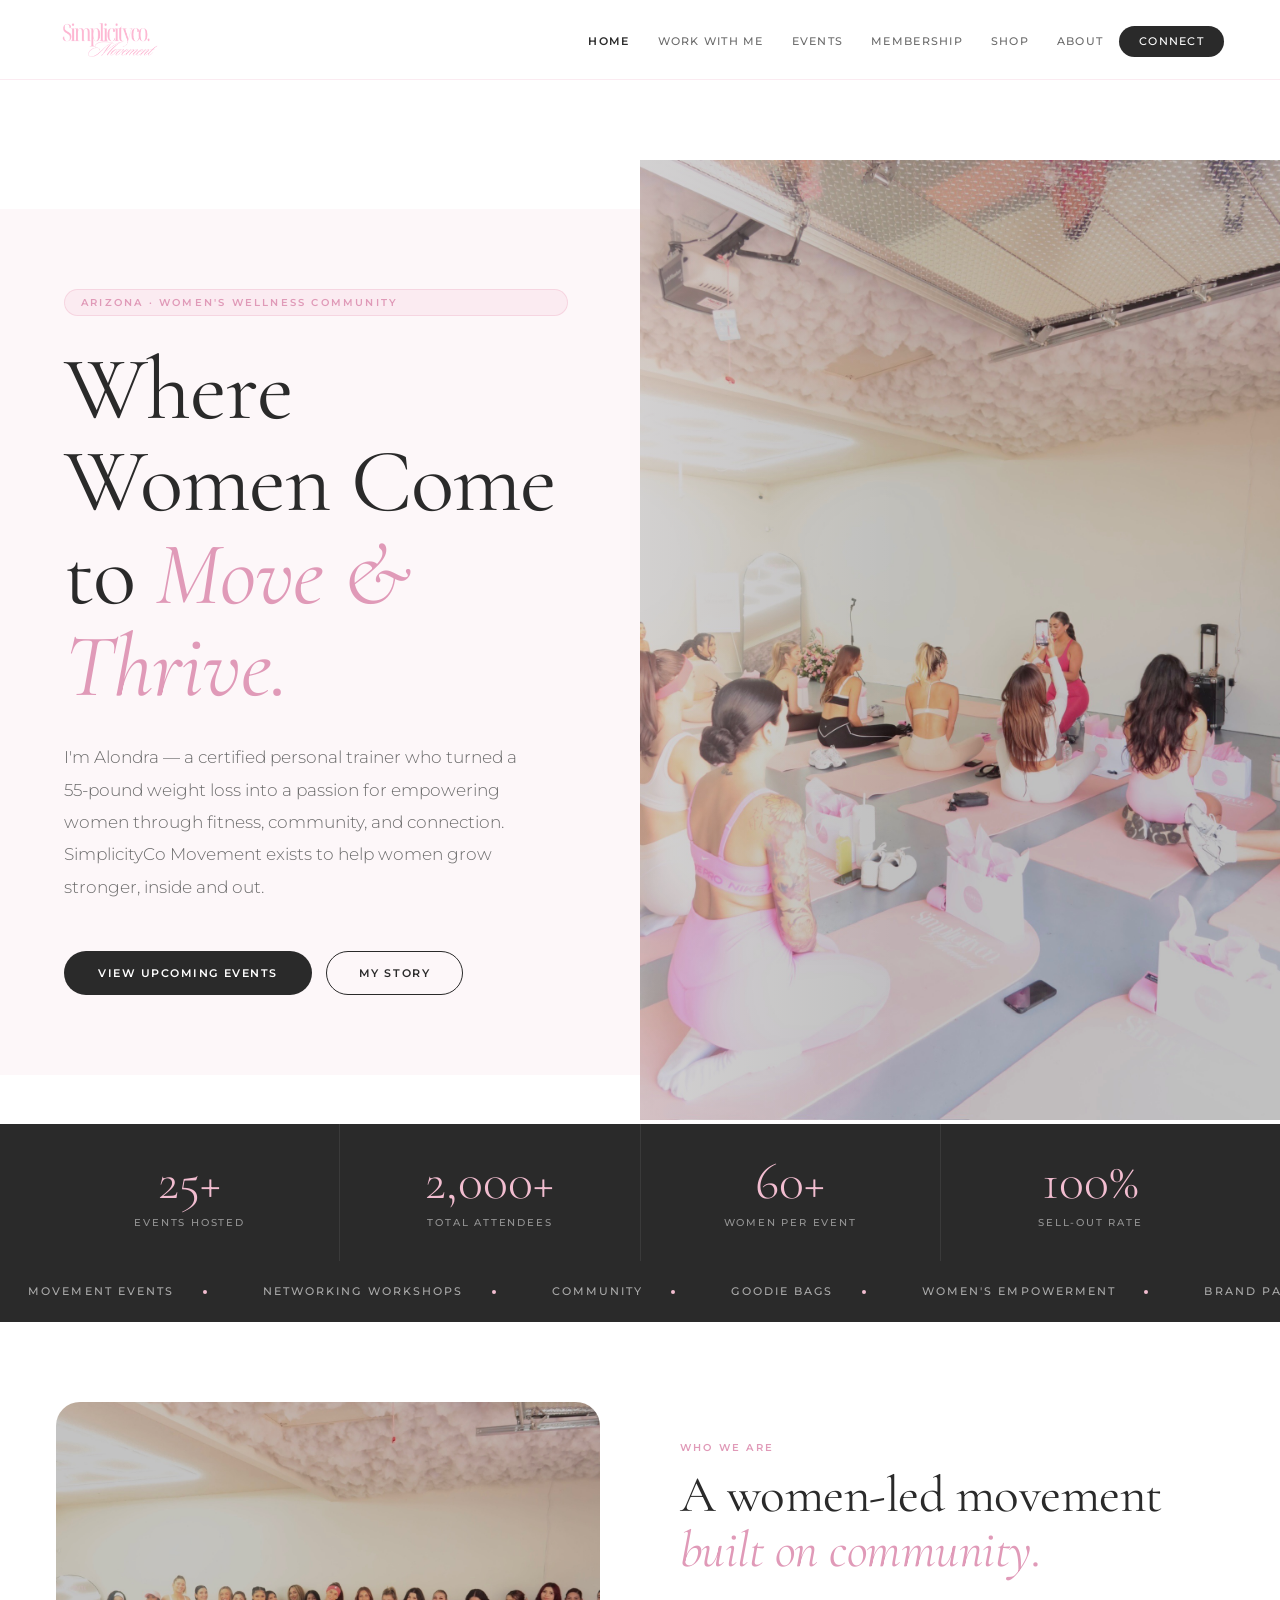
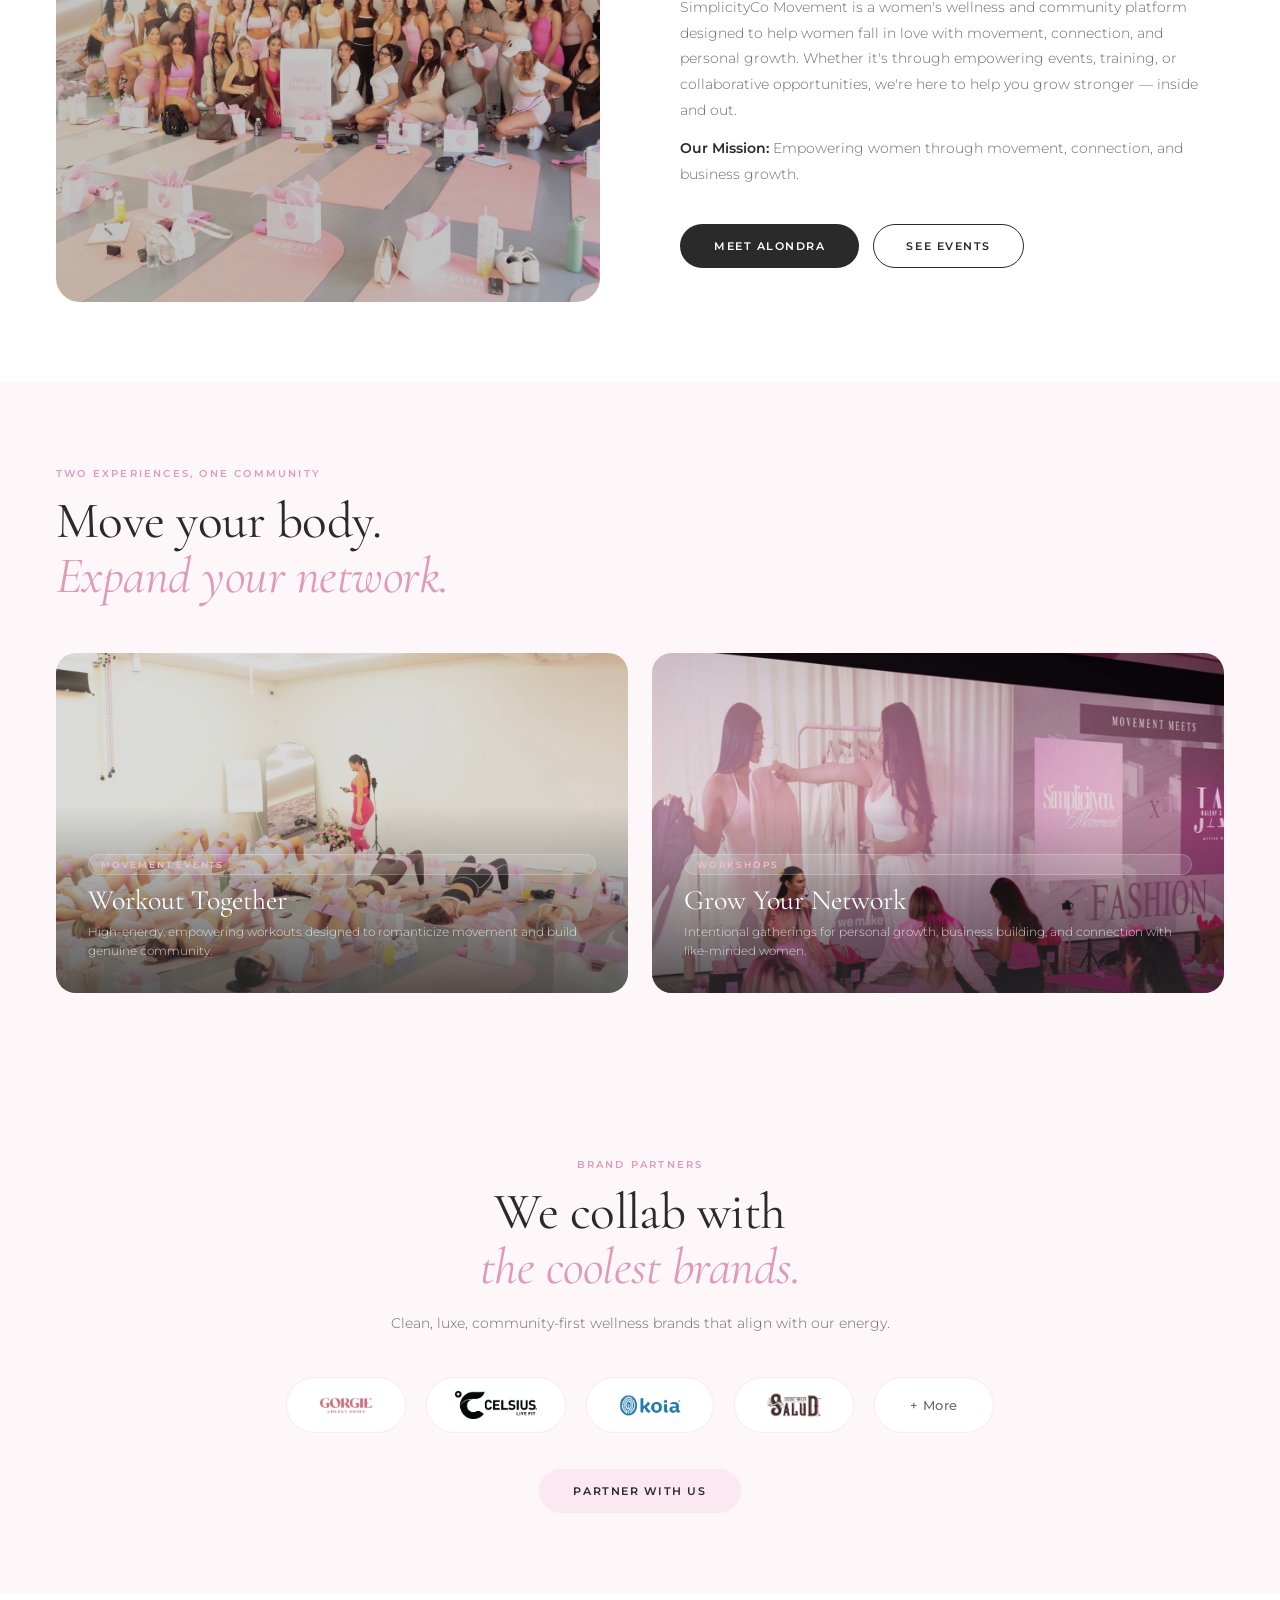
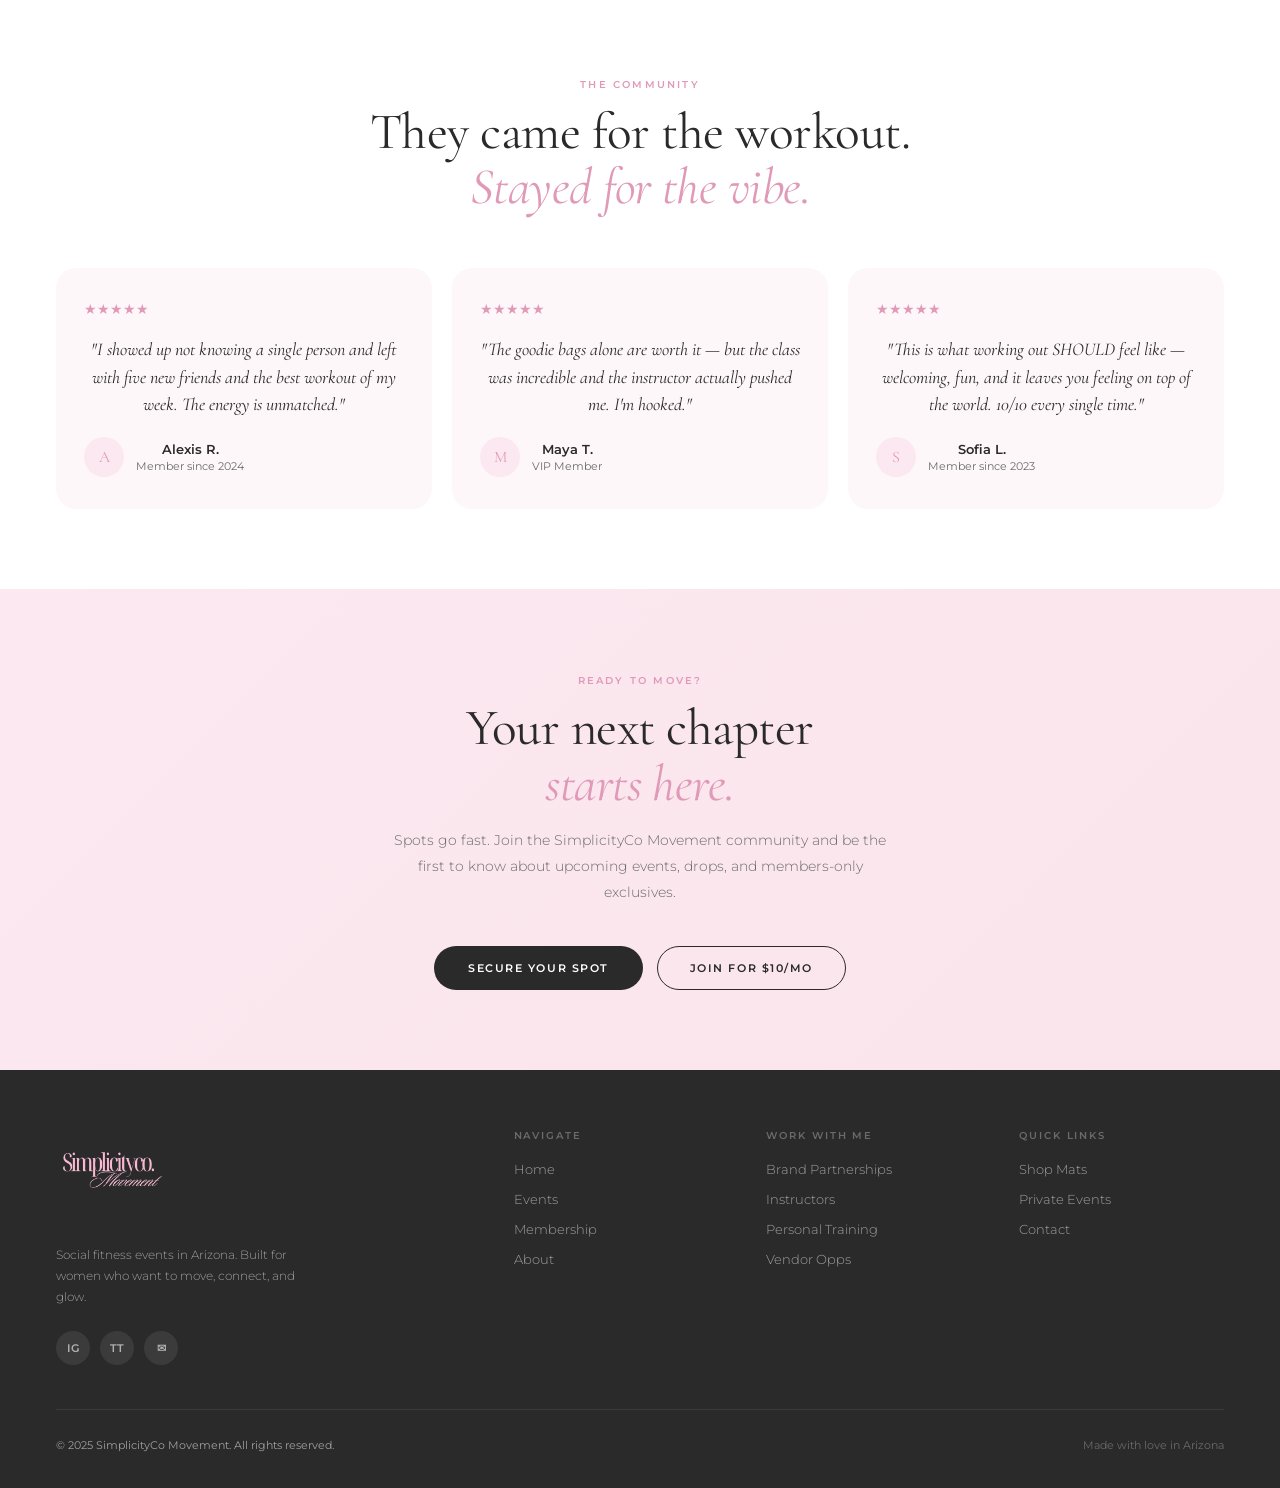
==== commit ac9c823f: "Replace footer text logo with transparent PNG version Co-Authored-By: Claude Sonnet 4.6 <noreply@ant" ====
--- a/index.html
+++ b/index.html
@@ -100,7 +100,7 @@
   <!-- NAV -->
   <nav id="nav">
     <a href="index.html" class="nav-logo">
-      <img src="images/logo.jpg" alt="SimplicityCo Movement" />
+      <img src="images/logo-transparent.png" alt="SimplicityCo Movement" />
     </a>
     <ul class="nav-links" id="navLinks">
       <li><a href="index.html" class="active">Home</a></li>
@@ -237,10 +237,10 @@
       <h2 class="section-title">We collab with<br /><em>the coolest brands.</em></h2>
       <p class="section-sub" style="margin:16px auto 0;">Clean, luxe, community-first wellness brands that align with our energy.</p>
       <div class="partners-logos" style="justify-content:center;margin-top:40px;align-items:center;">
-        <div class="partner-pill"><img src="images/logo-gorgie.svg" alt="Gorgie" /></div>
-        <div class="partner-pill"><img src="images/logo-celsius.svg" alt="Celsius" /></div>
-        <div class="partner-pill"><img src="images/logo-koia.svg" alt="Koia" /></div>
-        <div class="partner-pill"><img src="images/logo-tastesalud.svg" alt="Taste Salud" /></div>
+        <div class="partner-pill"><img src="images/logo-gorgie.png" onerror="this.src='images/logo-gorgie.svg'" alt="Gorgie" /></div>
+        <div class="partner-pill"><img src="images/logo-celsius.png" onerror="this.src='images/logo-celsius.svg'" alt="Celsius" /></div>
+        <div class="partner-pill"><img src="images/logo-koia.png" onerror="this.src='images/logo-koia.svg'" alt="Koia" /></div>
+        <div class="partner-pill"><img src="images/logo-tastesalud.png" onerror="this.src='images/logo-tastesalud.svg'" alt="Taste Salud" /></div>
         <div class="partner-pill">+ More</div>
       </div>
       <div style="margin-top:36px;">
@@ -291,7 +291,7 @@
   <footer>
     <div class="footer-inner">
       <div>
-        <div class="footer-logo">Simplicityco.<em>Movement</em></div>
+        <a href="index.html" class="footer-logo-wrap"><img src="images/logo-transparent.png" alt="SimplicityCo Movement" /></a>
         <p class="footer-tagline">Social fitness events in Arizona. Built for women who want to move, connect, and glow.</p>
         <div class="footer-social">
           <a href="#" class="social-btn">IG</a>
--- a/styles.css
+++ b/styles.css
@@ -1,3 +1,5 @@
+@import url('https://fonts.googleapis.com/css2?family=Pinyon+Script&display=swap');
+
 *, *::before, *::after { box-sizing: border-box; margin: 0; padding: 0; }
 
 :root {
@@ -27,7 +29,7 @@
 nav.scrolled { box-shadow: 0 2px 24px rgba(0,0,0,0.06); }
 
 .nav-logo { display: flex; align-items: center; gap: 10px; text-decoration: none; }
-.nav-logo img { height: 62px; width: auto; }
+.nav-logo img { height: 76px; width: auto; }
 .nav-logo-text { font-family: var(--serif); font-size: 20px; font-weight: 500; color: var(--charcoal); line-height: 1.1; }
 .nav-logo-text span { display: block; font-style: italic; font-size: 12px; font-weight: 300; color: var(--pink-deep); letter-spacing: 0.12em; text-transform: uppercase; }
 
@@ -187,8 +189,9 @@
 /* ── FOOTER ──────────────────────────────────────────── */
 footer { background: var(--charcoal); color: rgba(255,255,255,0.55); padding: 60px 56px 36px; }
 .footer-inner { max-width: 1200px; margin: 0 auto; display: grid; grid-template-columns: 2fr 1fr 1fr 1fr; gap: 48px; padding-bottom: 44px; border-bottom: 1px solid rgba(255,255,255,0.08); }
-.footer-logo { font-family: var(--serif); font-size: 24px; font-weight: 400; color: #fff; line-height: 1.1; margin-bottom: 4px; }
-.footer-logo em { display: block; font-style: italic; font-size: 15px; font-weight: 300; color: var(--pink); }
+.footer-logo-wrap { display: inline-block; margin-bottom: 16px; text-decoration: none; transition: opacity 0.2s; }
+.footer-logo-wrap:hover { opacity: 0.75; }
+.footer-logo-wrap img { height: 80px; width: auto; max-width: 200px; display: block; object-fit: contain; }
 .footer-tagline { font-size: 12px; font-weight: 300; line-height: 1.75; max-width: 260px; margin-top: 14px; }
 .footer-social { display: flex; gap: 10px; margin-top: 24px; }
 .social-btn { width: 34px; height: 34px; border-radius: 50%; background: rgba(255,255,255,0.08); display: flex; align-items: center; justify-content: center; color: rgba(255,255,255,0.6); text-decoration: none; font-size: 11px; font-weight: 600; transition: all 0.2s; }
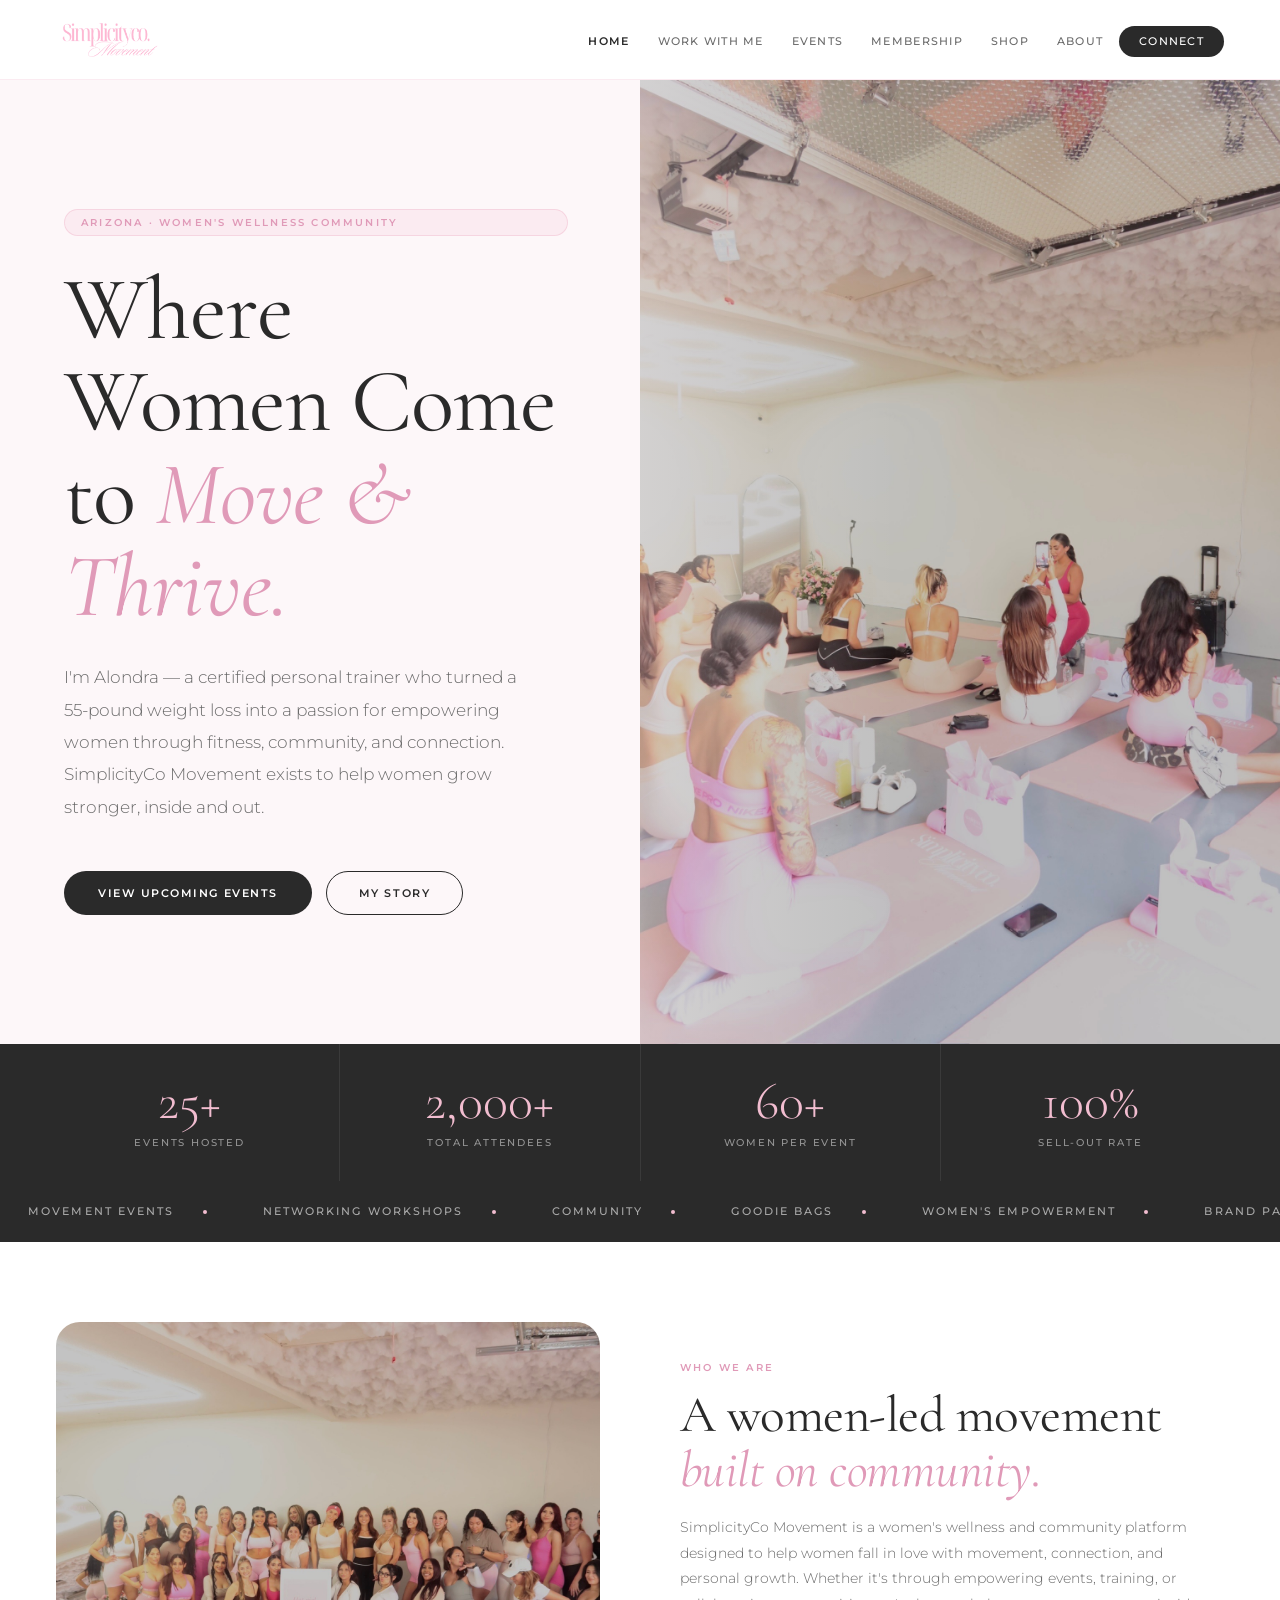
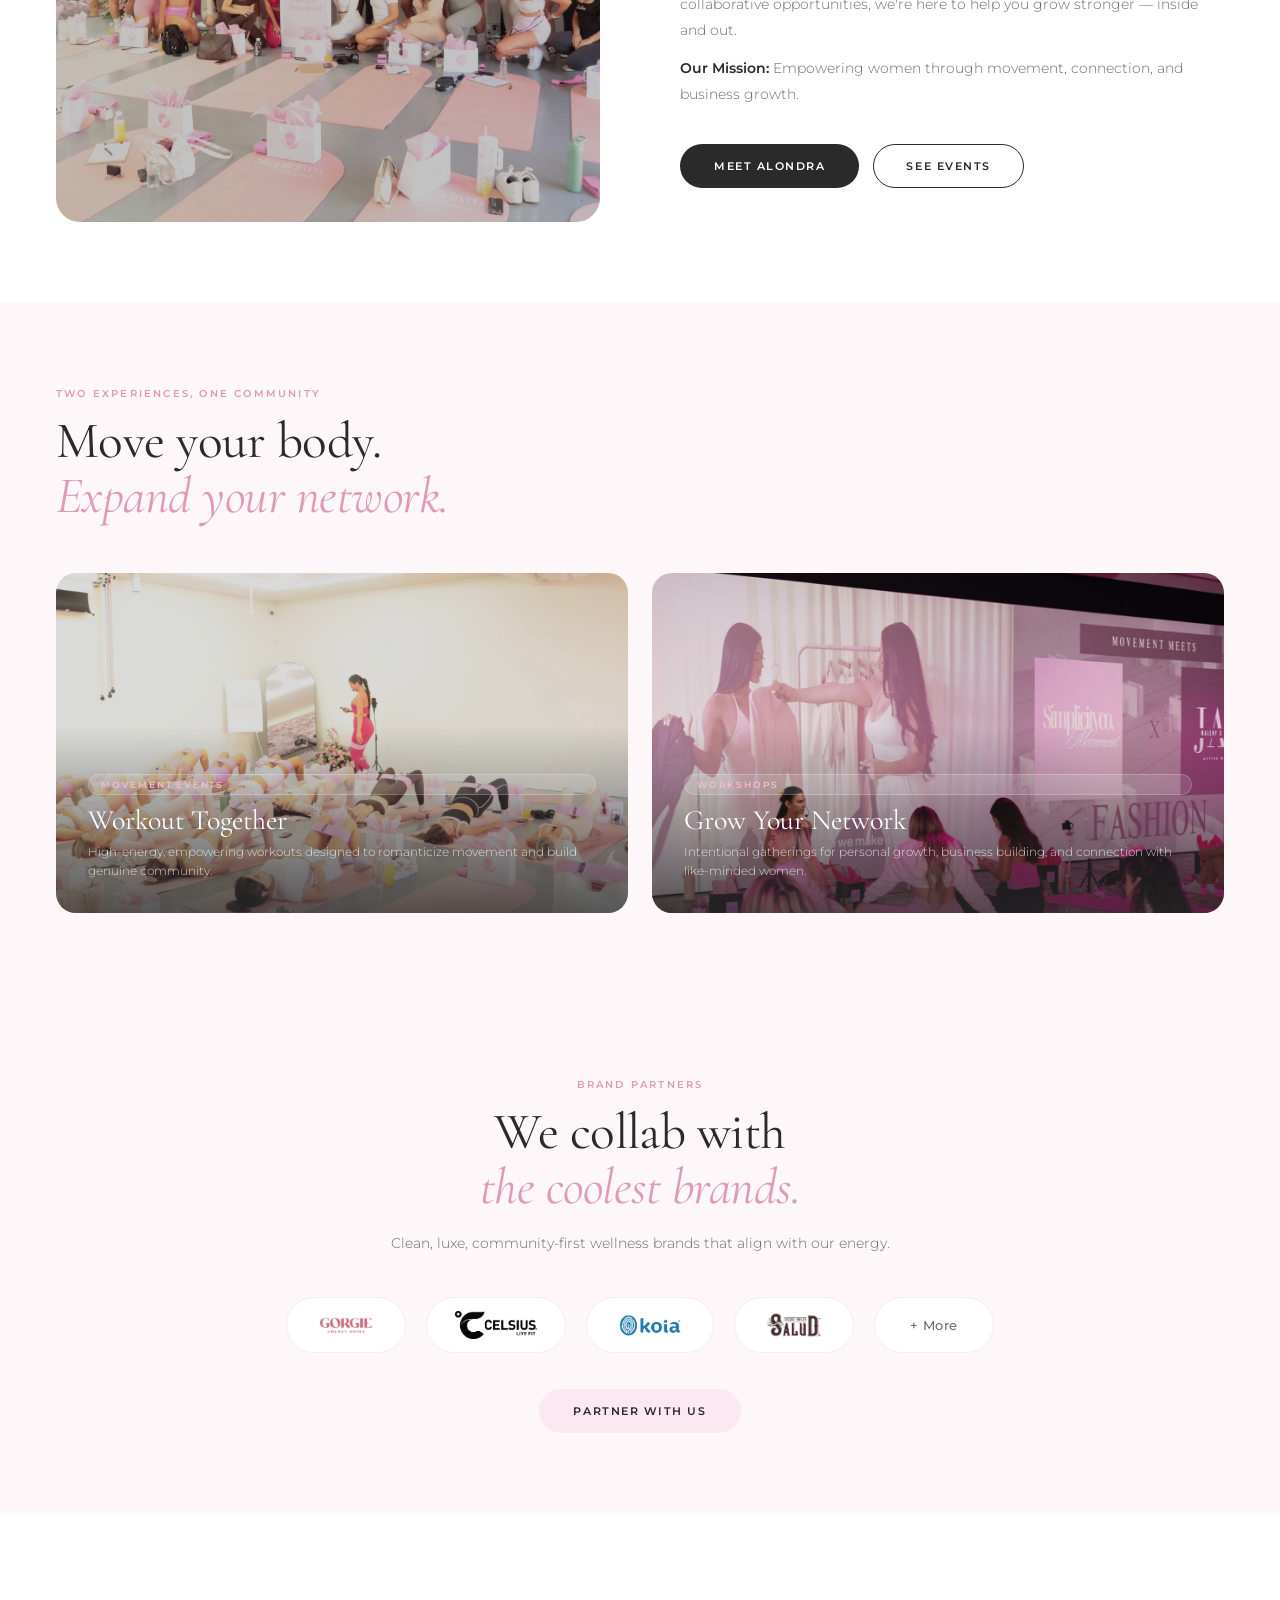
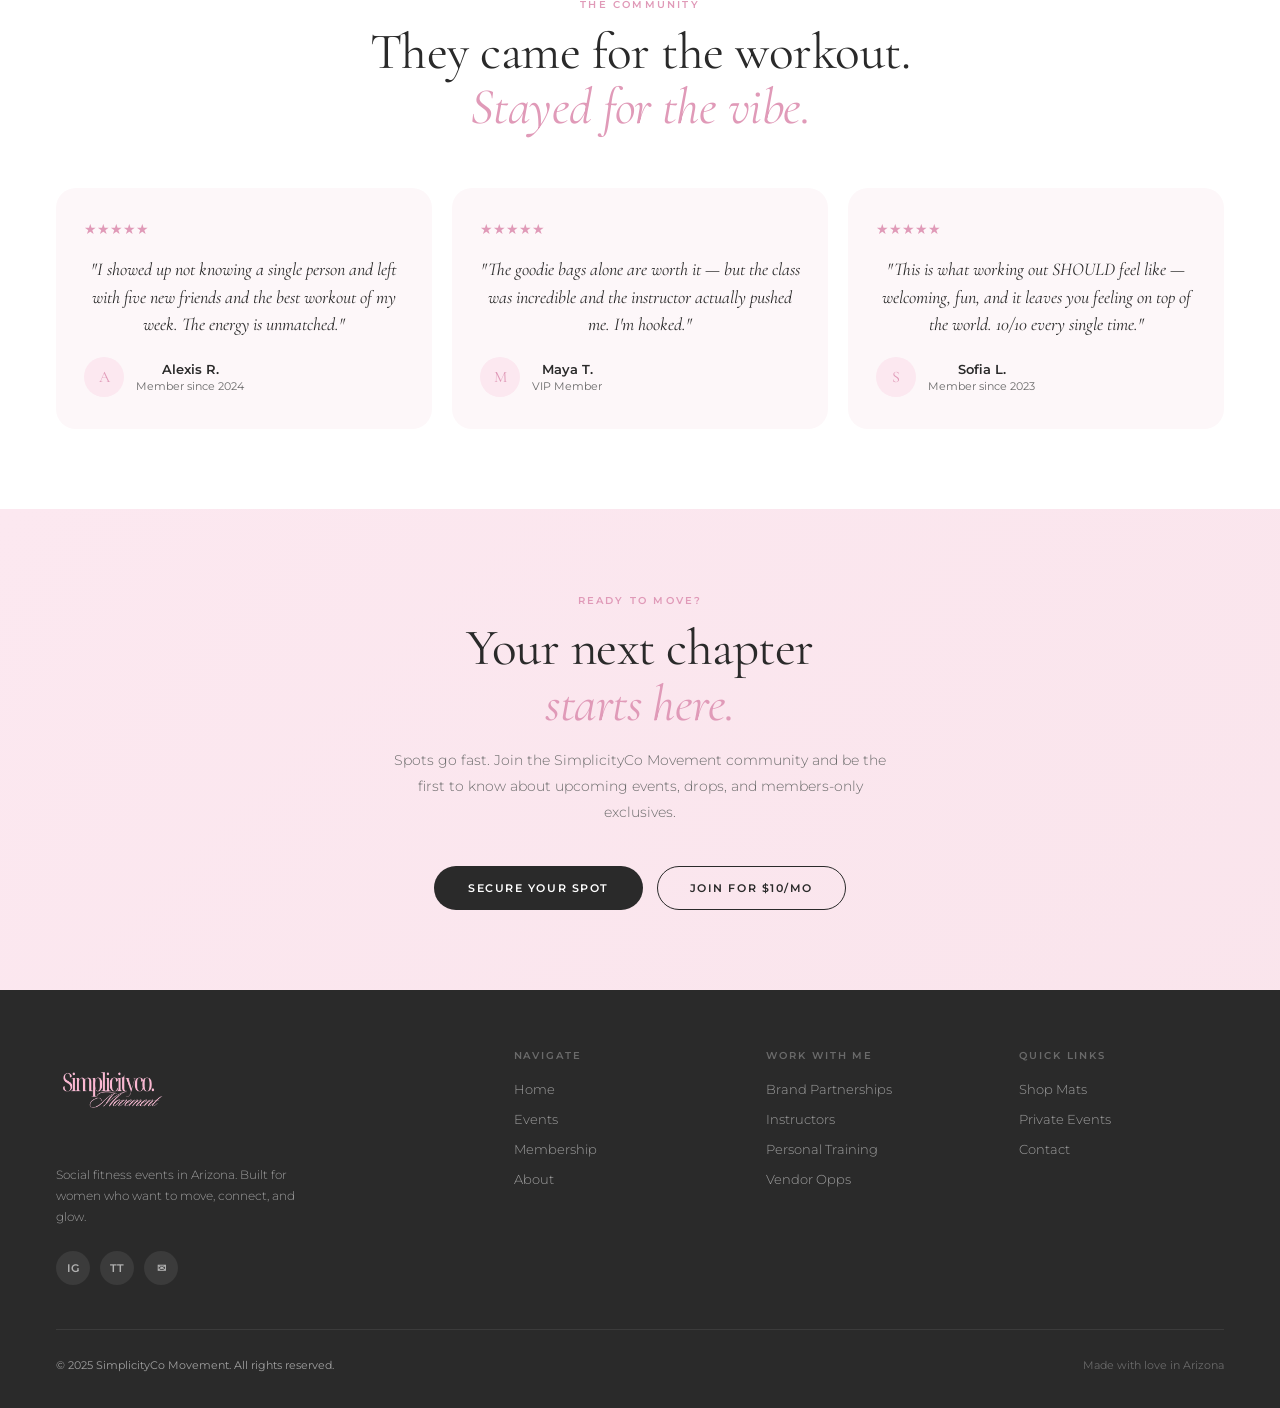
==== commit 73898cc7: "Fix hero section alignment — remove double padding-top and use align-items: stretch Co-Authored-By: " ====
--- a/index.html
+++ b/index.html
@@ -10,22 +10,21 @@
   <style>
     /* ── HOME HERO ── */
     .hero {
-      min-height: 100vh; display: grid;
+      min-height: calc(100vh - 80px); display: grid;
       grid-template-columns: 1fr 1fr;
-      align-items: center; gap: 0;
-      padding-top: 80px; overflow: hidden;
+      align-items: stretch; gap: 0;
+      overflow: hidden;
     }
     .hero-left {
       padding: 80px 72px 80px 64px;
       background: var(--cream);
       display: flex; flex-direction: column; justify-content: center;
+    }
+    .hero-right {
+      position: relative; overflow: hidden;
       min-height: calc(100vh - 80px);
     }
-    .hero-right {
-      min-height: calc(100vh - 80px);
-      position: relative; overflow: hidden;
-    }
-    .hero-right img { width: 100%; height: 100%; object-fit: cover; object-position: center top; }
+    .hero-right img { width: 100%; height: 100%; object-fit: cover; object-position: center 20%; }
     .hero-right-overlay {
       position: absolute; inset: 0;
       background: linear-gradient(to right, rgba(253,247,249,0.3) 0%, transparent 40%);
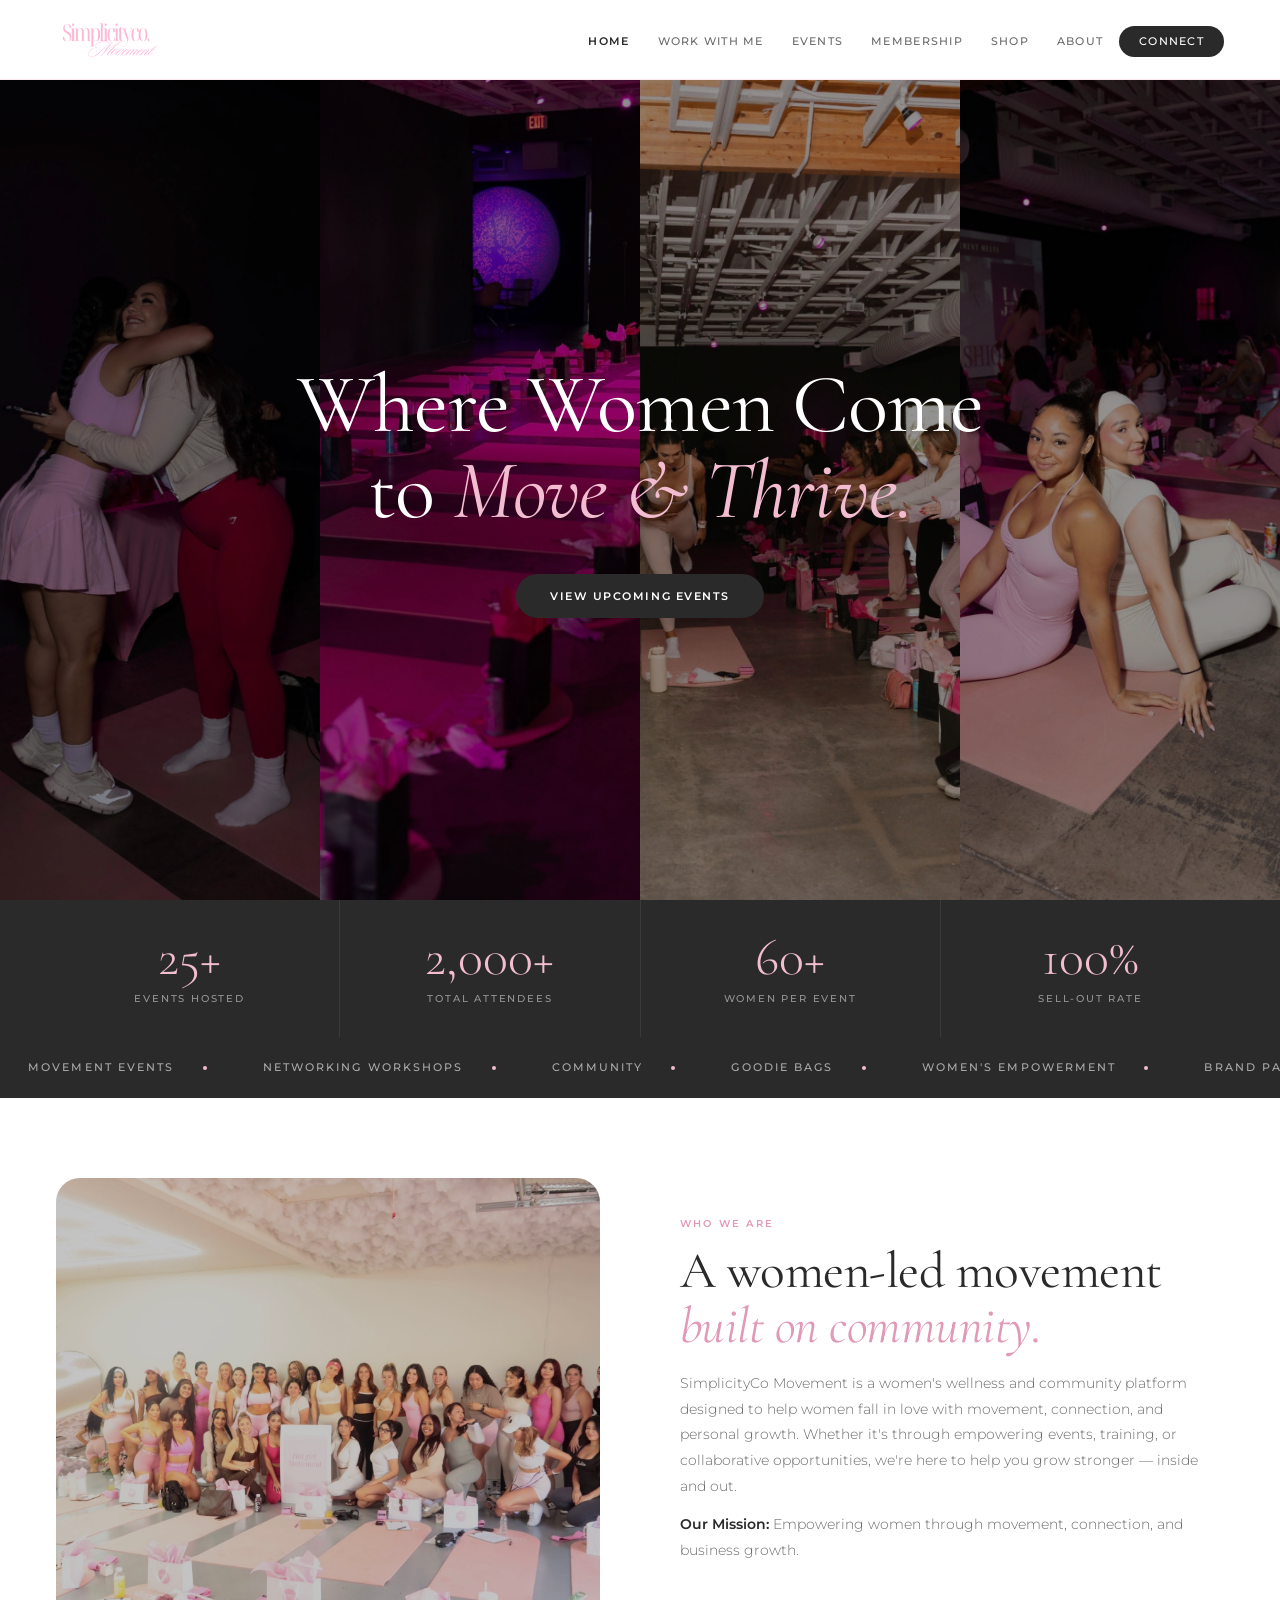
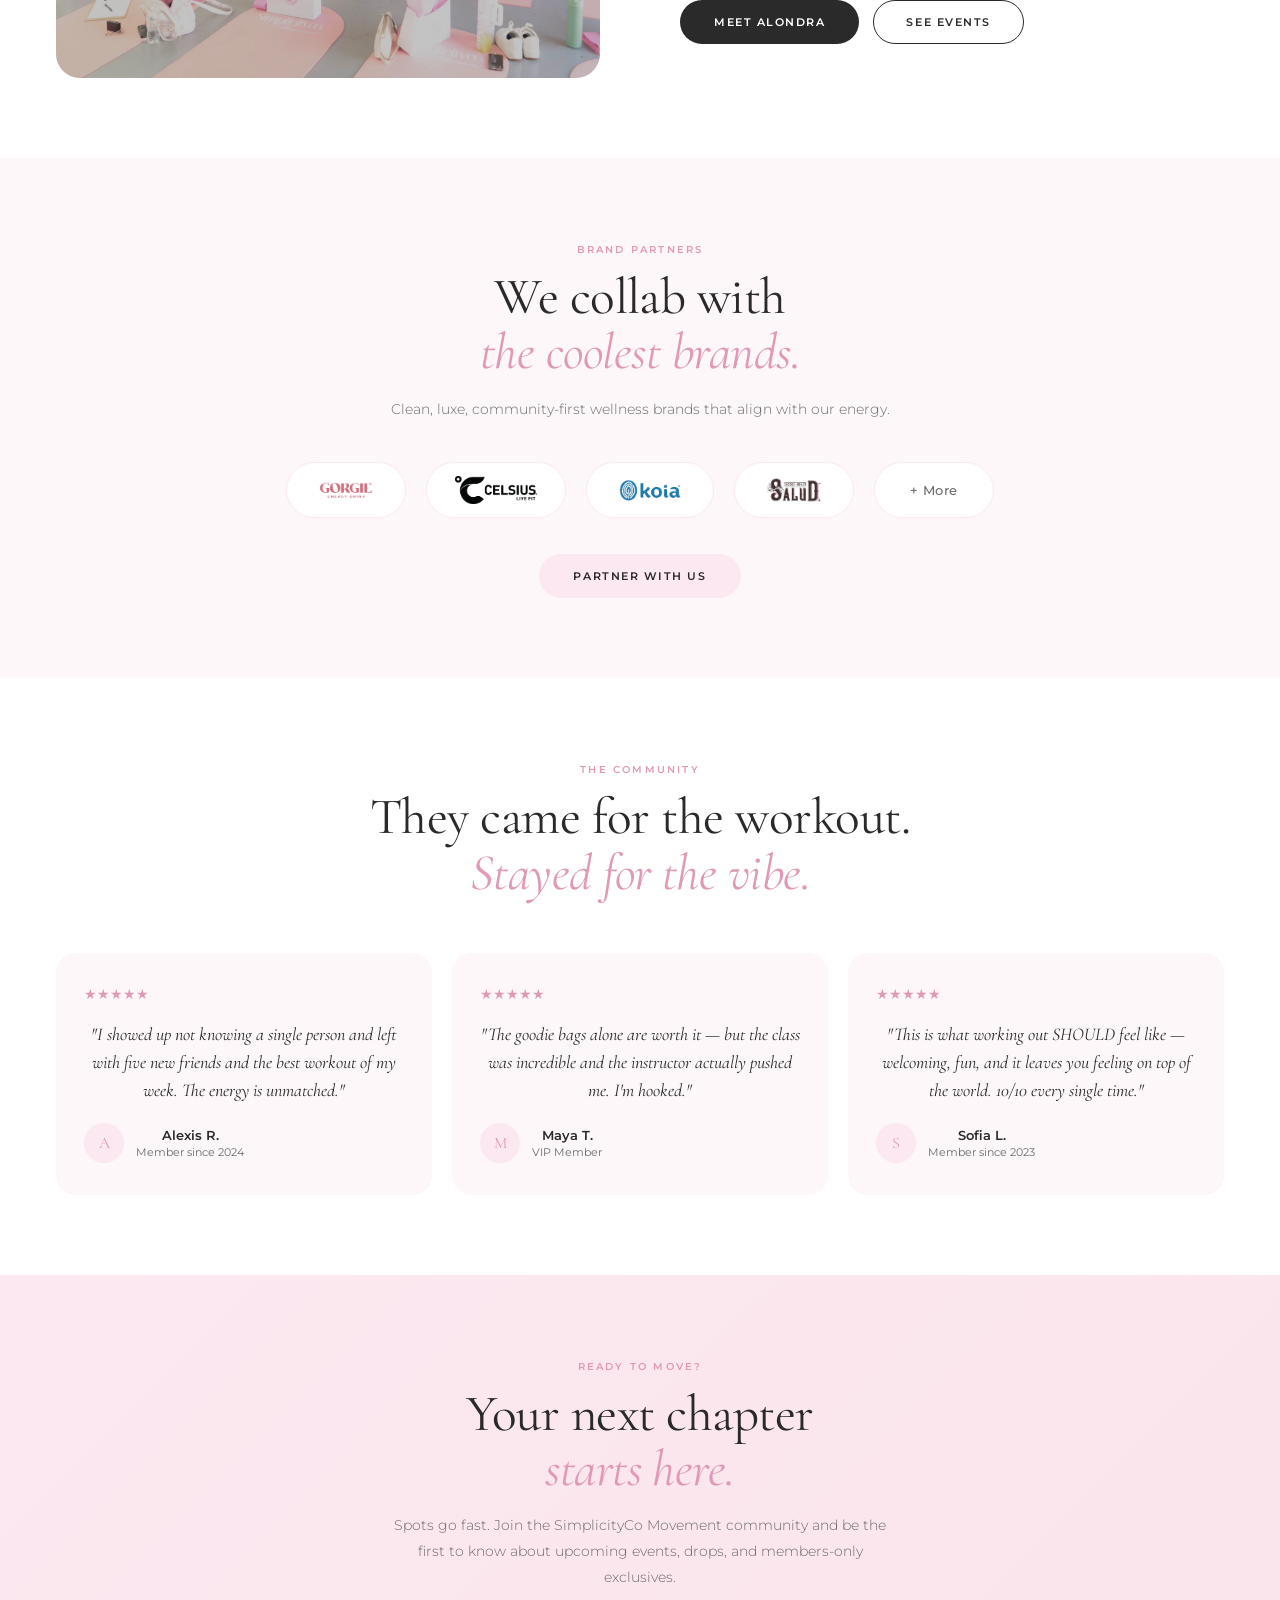
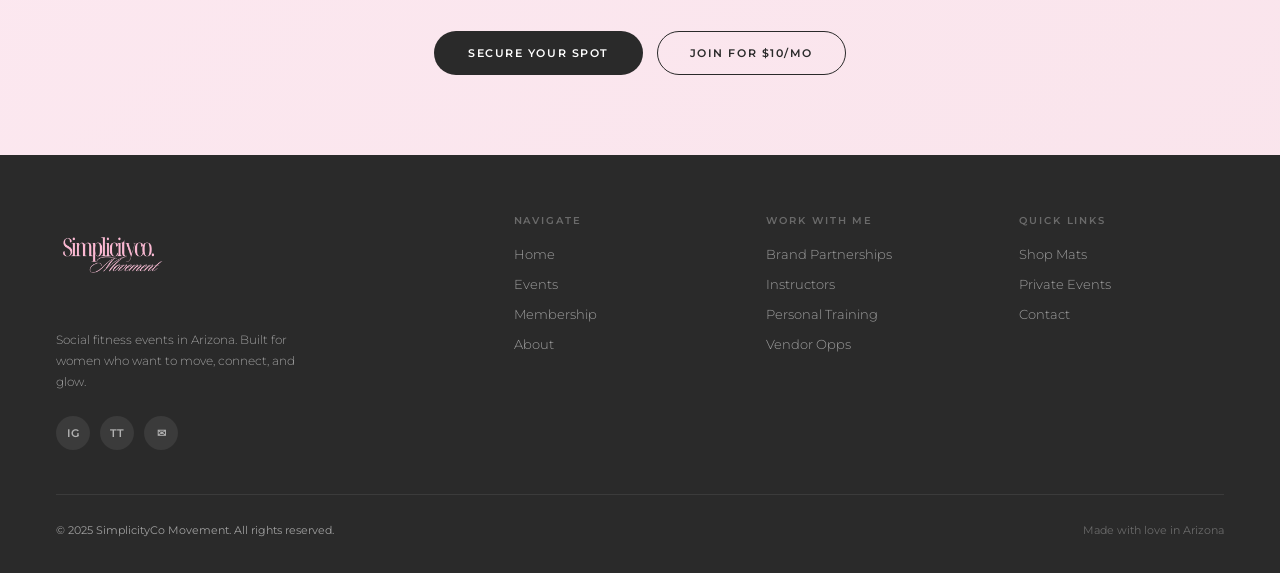
==== commit 8547d508: "Redesign hero, clean up sections, and update copy - Replace hero with full-width 4-image collage and" ====
--- a/index.html
+++ b/index.html
@@ -10,31 +10,50 @@
   <style>
     /* ── HOME HERO ── */
     .hero {
-      min-height: calc(100vh - 80px); display: grid;
-      grid-template-columns: 1fr 1fr;
-      align-items: stretch; gap: 0;
+      position: relative;
+      min-height: calc(100vh - 80px);
+      display: flex;
       overflow: hidden;
     }
+    /* collage fills the full background */
+    .hero-collage {
+      position: absolute; inset: 0;
+      display: flex; flex-direction: row;
+      overflow: hidden;
+    }
+    .hero-collage-inner {
+      display: flex;
+      width: 100%;
+      height: 100%;
+    }
+    .hero-collage-panel {
+      flex: 1; overflow: hidden; flex-shrink: 0;
+    }
+    .hero-collage-panel img {
+      width: 100%; height: 100%; object-fit: cover; display: block;
+    }
+    .hero-collage-panel:first-child img  { object-position: center top; }
+    .hero-collage-panel:nth-child(2) img { object-position: center 30%; }
+    .hero-collage-panel:nth-child(3) img { object-position: center 20%; }
+    .hero-collage-panel:last-child img   { object-position: center top; }
+
+    /* dark overlay so text is readable */
+    .hero-overlay {
+      position: absolute; inset: 0;
+      background: rgba(0,0,0,0.42);
+    }
+    /* text sits on top */
     .hero-left {
-      padding: 80px 72px 80px 64px;
-      background: var(--cream);
-      display: flex; flex-direction: column; justify-content: center;
-    }
-    .hero-right {
-      position: relative; overflow: hidden;
-      min-height: calc(100vh - 80px);
-    }
-    .hero-right img { width: 100%; height: 100%; object-fit: cover; object-position: center 20%; }
-    .hero-right-overlay {
-      position: absolute; inset: 0;
-      background: linear-gradient(to right, rgba(253,247,249,0.3) 0%, transparent 40%);
-    }
-
-    .hero-tag { display: inline-block; font-size: 10px; font-weight: 600; letter-spacing: 0.22em; text-transform: uppercase; color: var(--pink-deep); background: rgba(242,189,208,0.2); border: 1px solid rgba(242,189,208,0.5); padding: 6px 16px; border-radius: 100px; margin-bottom: 28px; }
-    .hero-title { font-family: var(--serif); font-size: clamp(58px, 7vw, 92px); font-weight: 400; line-height: 1.03; letter-spacing: -0.01em; margin-bottom: 28px; }
-    .hero-title em { font-style: italic; color: var(--pink-deep); }
-    .hero-sub { font-size: 17px; font-weight: 300; line-height: 1.9; color: var(--mid); max-width: 480px; margin-bottom: 48px; }
-    .hero-actions { display: flex; gap: 14px; flex-wrap: wrap; }
+      position: relative; z-index: 2;
+      padding: 80px 40px;
+      display: flex; flex-direction: column; justify-content: center; align-items: center;
+      text-align: center;
+      width: 100%;
+    }
+
+    .hero-title { font-family: var(--serif); font-size: clamp(52px, 6.5vw, 90px); font-weight: 400; line-height: 1.03; letter-spacing: -0.01em; margin-bottom: 40px; color: #fff; }
+    .hero-title em { font-style: italic; color: var(--pink); }
+    .hero-actions { display: flex; gap: 14px; flex-wrap: wrap; justify-content: center; }
 
     /* stats bar */
     .stats-bar { background: var(--charcoal); }
@@ -44,24 +63,6 @@
     .intro-split { display: grid; grid-template-columns: 1fr 1fr; gap: 80px; align-items: center; }
     .intro-img { border-radius: 24px; overflow: hidden; height: 500px; position: relative; }
     .intro-img img { width: 100%; height: 100%; object-fit: cover; }
-
-    /* event types grid */
-    .event-types { display: grid; grid-template-columns: 1fr 1fr; gap: 24px; margin-top: 48px; }
-    .event-type-card {
-      border-radius: 20px; overflow: hidden; height: 340px;
-      position: relative; cursor: pointer;
-    }
-    .event-type-card img { width: 100%; height: 100%; object-fit: cover; transition: transform 0.5s; }
-    .event-type-card:hover img { transform: scale(1.04); }
-    .event-type-overlay {
-      position: absolute; inset: 0;
-      background: linear-gradient(to top, rgba(42,42,42,0.75) 0%, transparent 55%);
-      display: flex; flex-direction: column; justify-content: flex-end;
-      padding: 32px;
-    }
-    .event-type-tag { font-size: 9px; font-weight: 600; letter-spacing: 0.2em; text-transform: uppercase; color: var(--pink); background: rgba(255,255,255,0.12); border: 1px solid rgba(255,255,255,0.2); padding: 4px 12px; border-radius: 100px; display: inline-block; margin-bottom: 10px; }
-    .event-type-name { font-family: var(--serif); font-size: 28px; font-weight: 400; color: #fff; line-height: 1.1; margin-bottom: 6px; }
-    .event-type-desc { font-size: 12px; font-weight: 300; color: rgba(255,255,255,0.75); line-height: 1.6; }
 
     /* partners */
     .partners-section { background: var(--cream); }
@@ -85,11 +86,12 @@
     .cta-actions { display: flex; gap: 14px; justify-content: center; flex-wrap: wrap; }
 
     @media (max-width: 900px) {
-      .hero { grid-template-columns: 1fr; min-height: unset; }
-      .hero-right { height: 60vw; min-height: unset; }
-      .hero-left { min-height: unset; padding: 56px 20px; }
+      .hero { min-height: 100vw; }
+      .hero-left { padding: 40px 24px 60px; justify-content: center; }
+      .hero-title { font-size: clamp(36px, 9vw, 56px); margin-bottom: 24px; }
+      .hero-collage-panel:nth-child(3),
+      .hero-collage-panel:nth-child(4) { display: none; }
       .intro-split { grid-template-columns: 1fr; gap: 40px; }
-      .event-types { grid-template-columns: 1fr; }
       .testi-grid { grid-template-columns: 1fr; }
     }
   </style>
@@ -117,22 +119,33 @@
 
   <!-- HERO -->
   <div class="hero">
+    <!-- full-width collage background -->
+    <div class="hero-collage">
+      <div class="hero-collage-inner">
+        <div class="hero-collage-panel">
+          <img src="images/hero-collage-0.jpg" alt="SimplicityCo event" />
+        </div>
+        <div class="hero-collage-panel">
+          <img src="images/hero-collage-1.jpg" alt="SimplicityCo event" />
+        </div>
+        <div class="hero-collage-panel">
+          <img src="images/hero-collage-2.jpg" alt="SimplicityCo event" />
+        </div>
+        <div class="hero-collage-panel">
+          <img src="images/hero-collage-3.jpg" alt="SimplicityCo event" />
+        </div>
+      </div>
+    </div>
+    <!-- gradient overlay -->
+    <div class="hero-overlay"></div>
+    <!-- text on top -->
     <div class="hero-left">
-      <div class="hero-tag">Arizona &middot; Women's Wellness Community</div>
       <h1 class="hero-title">
         Where Women Come<br />to <em>Move &amp; Thrive.</em>
       </h1>
-      <p class="hero-sub">
-        I'm Alondra — a certified personal trainer who turned a 55-pound weight loss into a passion for empowering women through fitness, community, and connection. SimplicityCo Movement exists to help women grow stronger, inside and out.
-      </p>
       <div class="hero-actions">
         <a href="events.html" class="btn-primary">View Upcoming Events</a>
-        <a href="about.html" class="btn-outline">My Story</a>
-      </div>
-    </div>
-    <div class="hero-right">
-      <img src="images/alondra-hero.jpg" alt="Alondra — Founder of SimplicityCo Movement" onerror="this.onerror=null;this.src='images/event-circle.jpg';" />
-      <div class="hero-right-overlay"></div>
+      </div>
     </div>
   </div>
 
@@ -203,32 +216,6 @@
     </div>
   </section>
 
-  <!-- EVENT TYPES -->
-  <section style="background:var(--cream);">
-    <div class="container">
-      <div class="section-tag">Two Experiences, One Community</div>
-      <h2 class="section-title">Move your body.<br /><em>Expand your network.</em></h2>
-      <div class="event-types">
-        <a href="events.html" class="event-type-card">
-          <img src="images/event-bands-overhead.jpg" alt="Movement Events" />
-          <div class="event-type-overlay">
-            <span class="event-type-tag">Movement Events</span>
-            <div class="event-type-name">Workout Together</div>
-            <p class="event-type-desc">High-energy, empowering workouts designed to romanticize movement and build genuine community.</p>
-          </div>
-        </a>
-        <a href="events.html" class="event-type-card">
-          <img src="images/event-networking.jpg" alt="Networking Workshops" />
-          <div class="event-type-overlay">
-            <span class="event-type-tag">Workshops</span>
-            <div class="event-type-name">Grow Your Network</div>
-            <p class="event-type-desc">Intentional gatherings for personal growth, business building, and connection with like-minded women.</p>
-          </div>
-        </a>
-      </div>
-    </div>
-  </section>
-
   <!-- BRAND PARTNERS -->
   <section class="partners-section">
     <div class="container" style="text-align:center;">
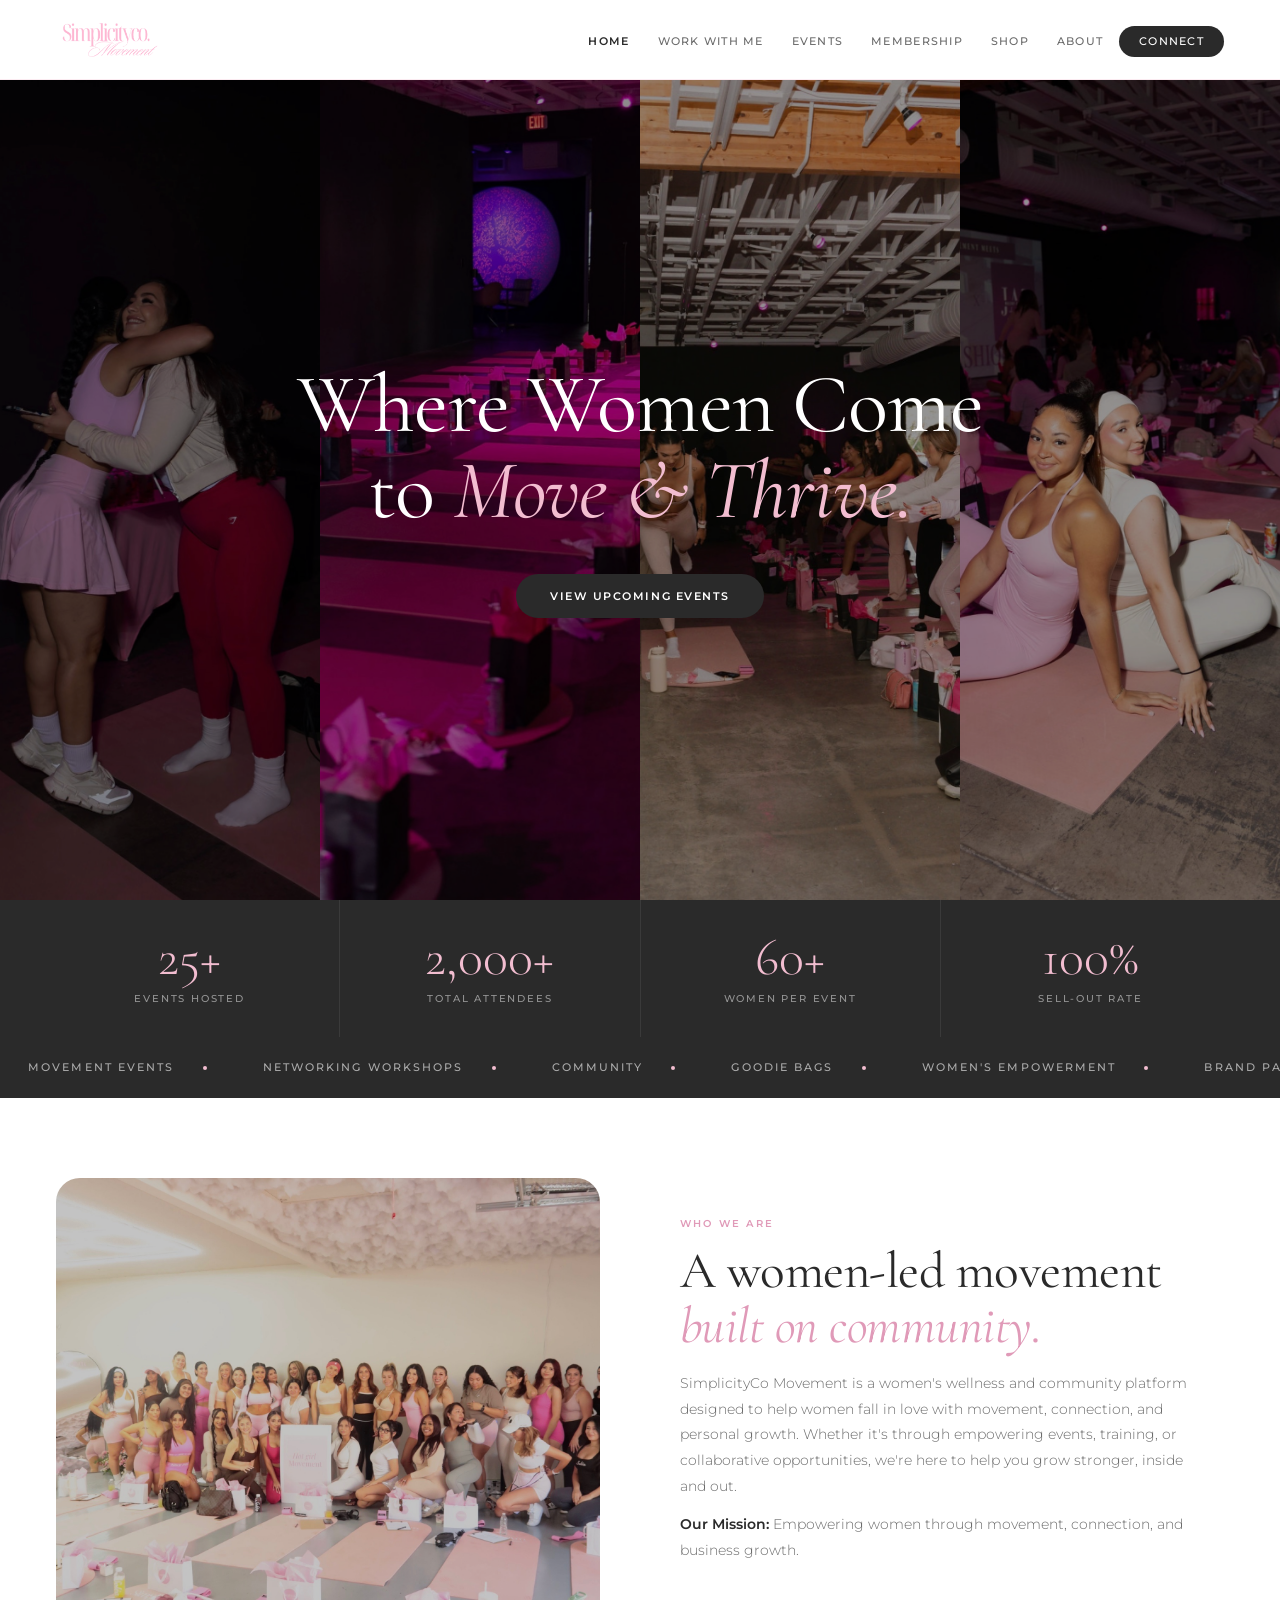
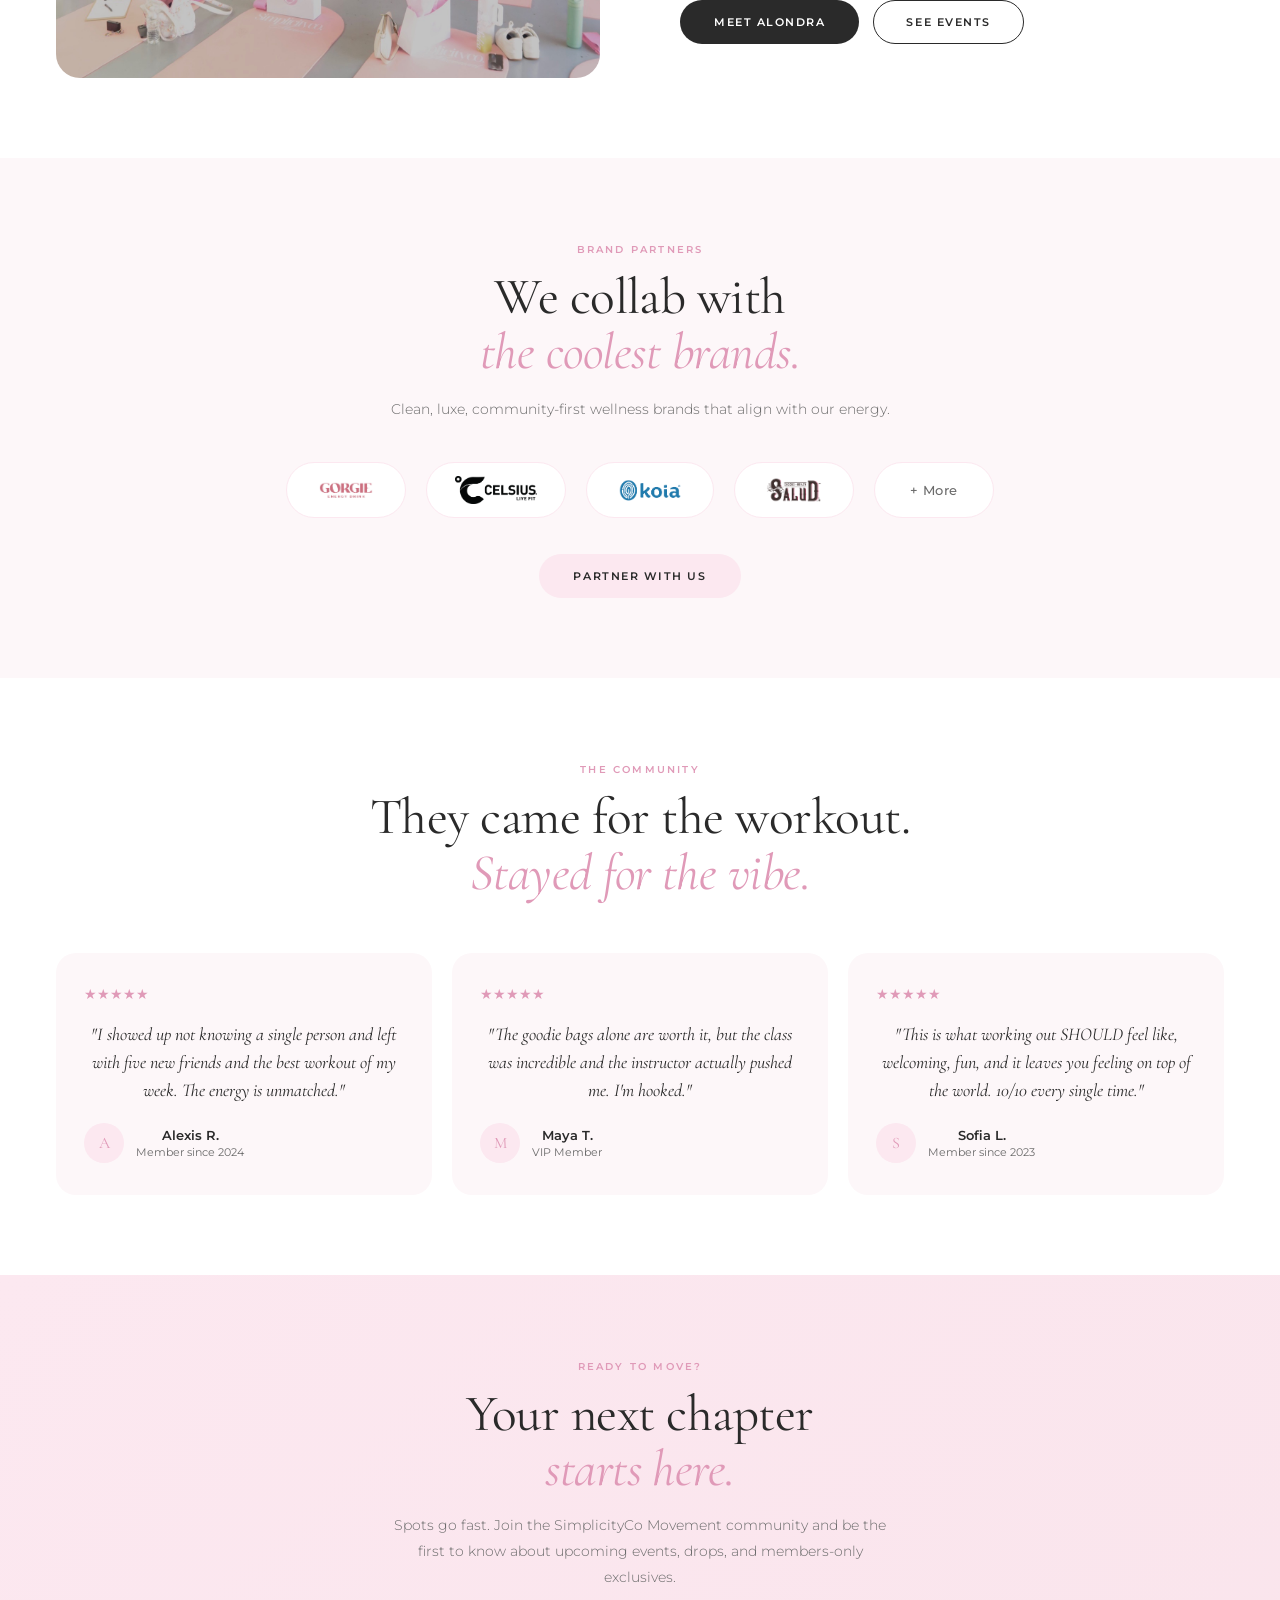
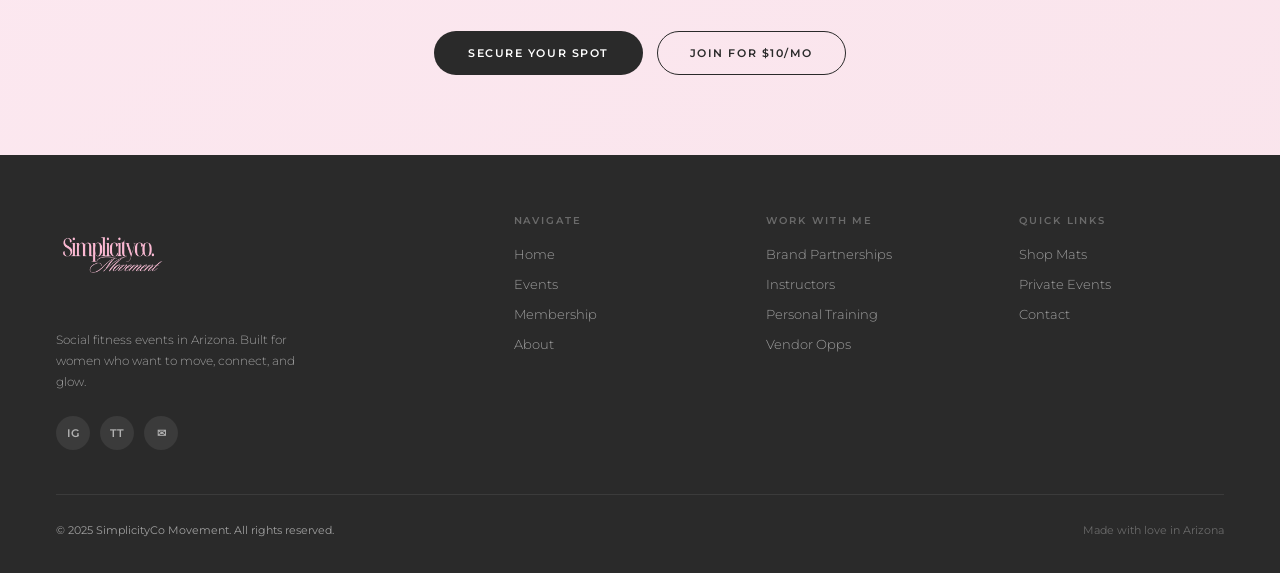
==== commit 71d64ad4: "Remove em-dashes from all pages across the site Replaced all ' — ' instances with commas in body tex" ====
--- a/index.html
+++ b/index.html
@@ -2,7 +2,7 @@
 <html lang="en">
 <head>
   <meta charset="UTF-8" /><meta name="viewport" content="width=device-width, initial-scale=1.0" />
-  <title>SimplicityCo Movement — Home</title>
+  <title>SimplicityCo Movement | Home</title>
   <link rel="preconnect" href="https://fonts.googleapis.com" />
   <link rel="preconnect" href="https://fonts.gstatic.com" crossorigin />
   <link href="https://fonts.googleapis.com/css2?family=Cormorant+Garamond:ital,wght@0,300;0,400;0,500;0,600;1,300;1,400;1,500&family=Montserrat:wght@300;400;500;600&display=swap" rel="stylesheet" />
@@ -203,7 +203,7 @@
         <div class="section-tag">Who We Are</div>
         <h2 class="section-title">A women-led movement<br /><em>built on community.</em></h2>
         <p class="section-sub">
-          SimplicityCo Movement is a women's wellness and community platform designed to help women fall in love with movement, connection, and personal growth. Whether it's through empowering events, training, or collaborative opportunities, we're here to help you grow stronger — inside and out.
+          SimplicityCo Movement is a women's wellness and community platform designed to help women fall in love with movement, connection, and personal growth. Whether it's through empowering events, training, or collaborative opportunities, we're here to help you grow stronger, inside and out.
         </p>
         <p class="section-sub" style="margin-top:12px;">
           <strong style="color:var(--charcoal);font-weight:600;">Our Mission:</strong> Empowering women through movement, connection, and business growth.
@@ -248,12 +248,12 @@
         </div>
         <div class="testi-card">
           <div class="testi-stars">★★★★★</div>
-          <p class="testi-quote">"The goodie bags alone are worth it — but the class was incredible and the instructor actually pushed me. I'm hooked."</p>
+          <p class="testi-quote">"The goodie bags alone are worth it, but the class was incredible and the instructor actually pushed me. I'm hooked."</p>
           <div class="testi-author"><div class="testi-avatar">M</div><div><div class="testi-name">Maya T.</div><div class="testi-handle">VIP Member</div></div></div>
         </div>
         <div class="testi-card">
           <div class="testi-stars">★★★★★</div>
-          <p class="testi-quote">"This is what working out SHOULD feel like — welcoming, fun, and it leaves you feeling on top of the world. 10/10 every single time."</p>
+          <p class="testi-quote">"This is what working out SHOULD feel like, welcoming, fun, and it leaves you feeling on top of the world. 10/10 every single time."</p>
           <div class="testi-author"><div class="testi-avatar">S</div><div><div class="testi-name">Sofia L.</div><div class="testi-handle">Member since 2023</div></div></div>
         </div>
       </div>
